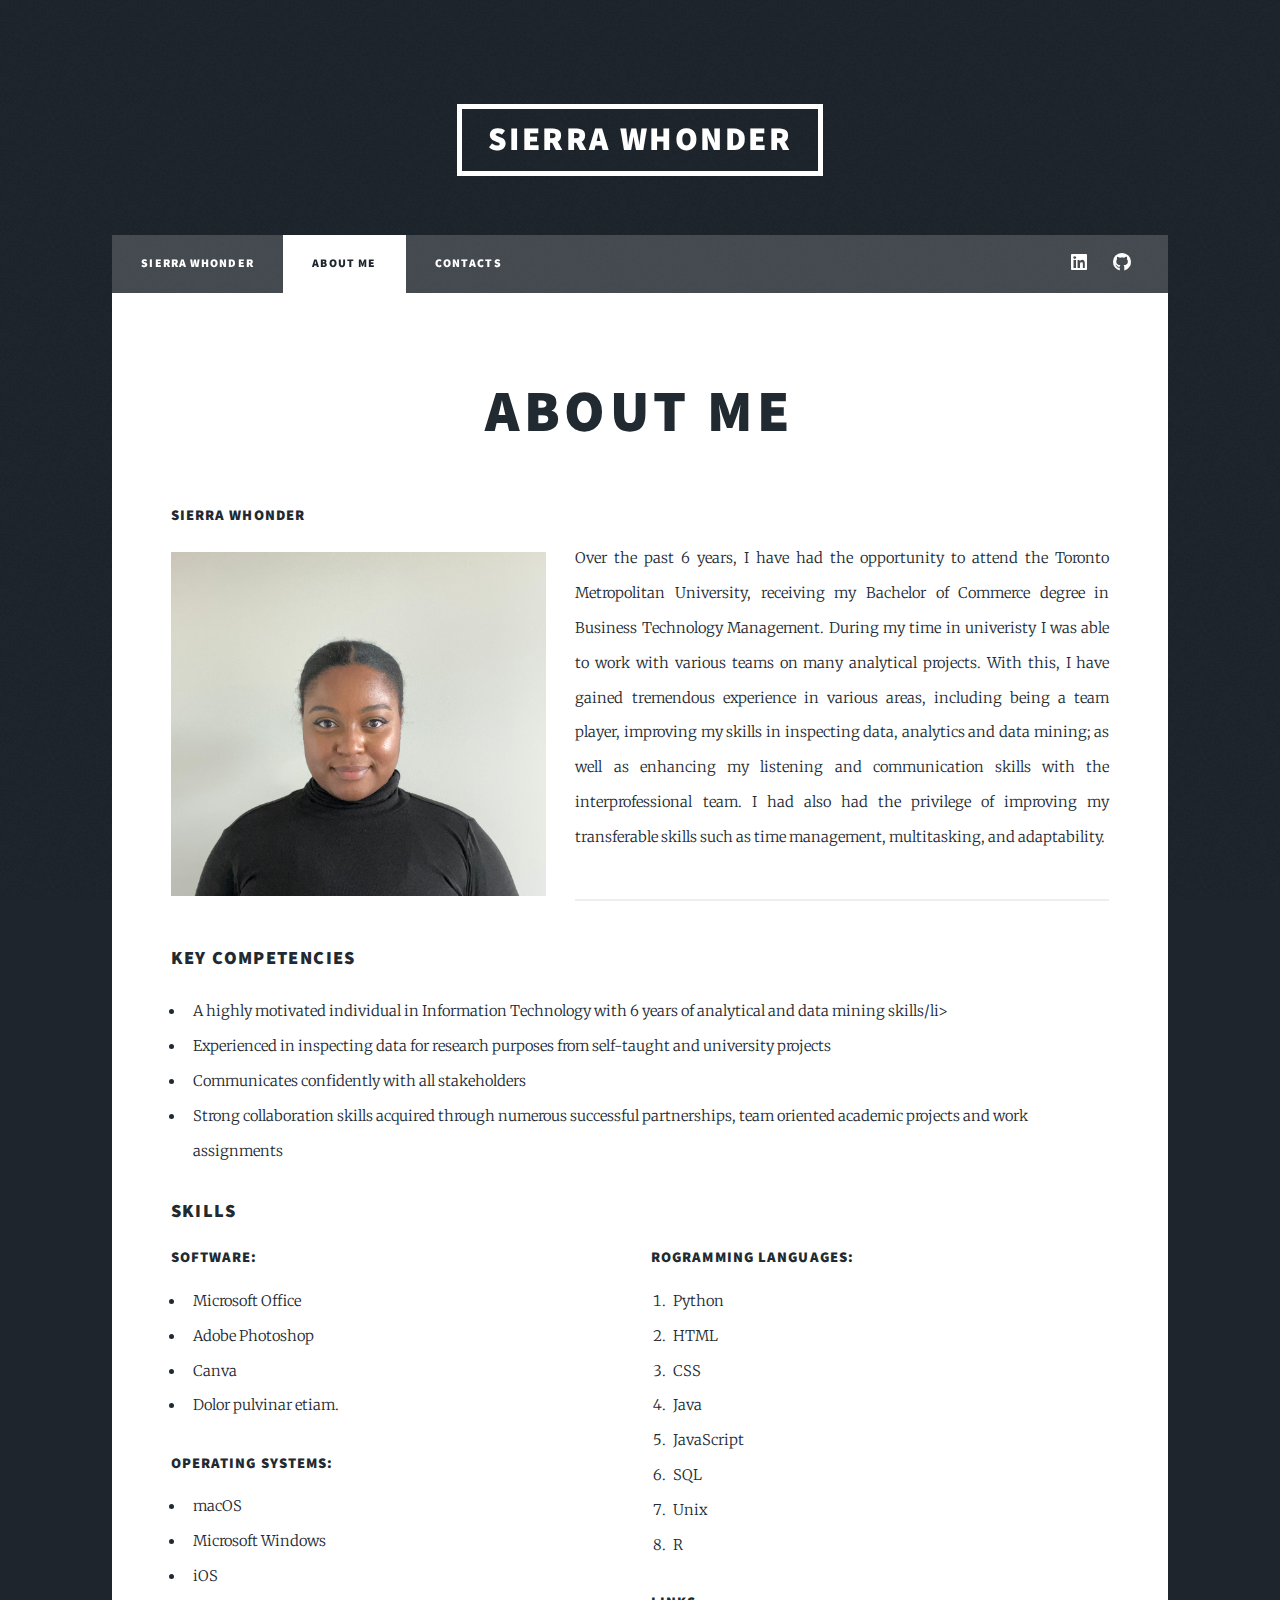
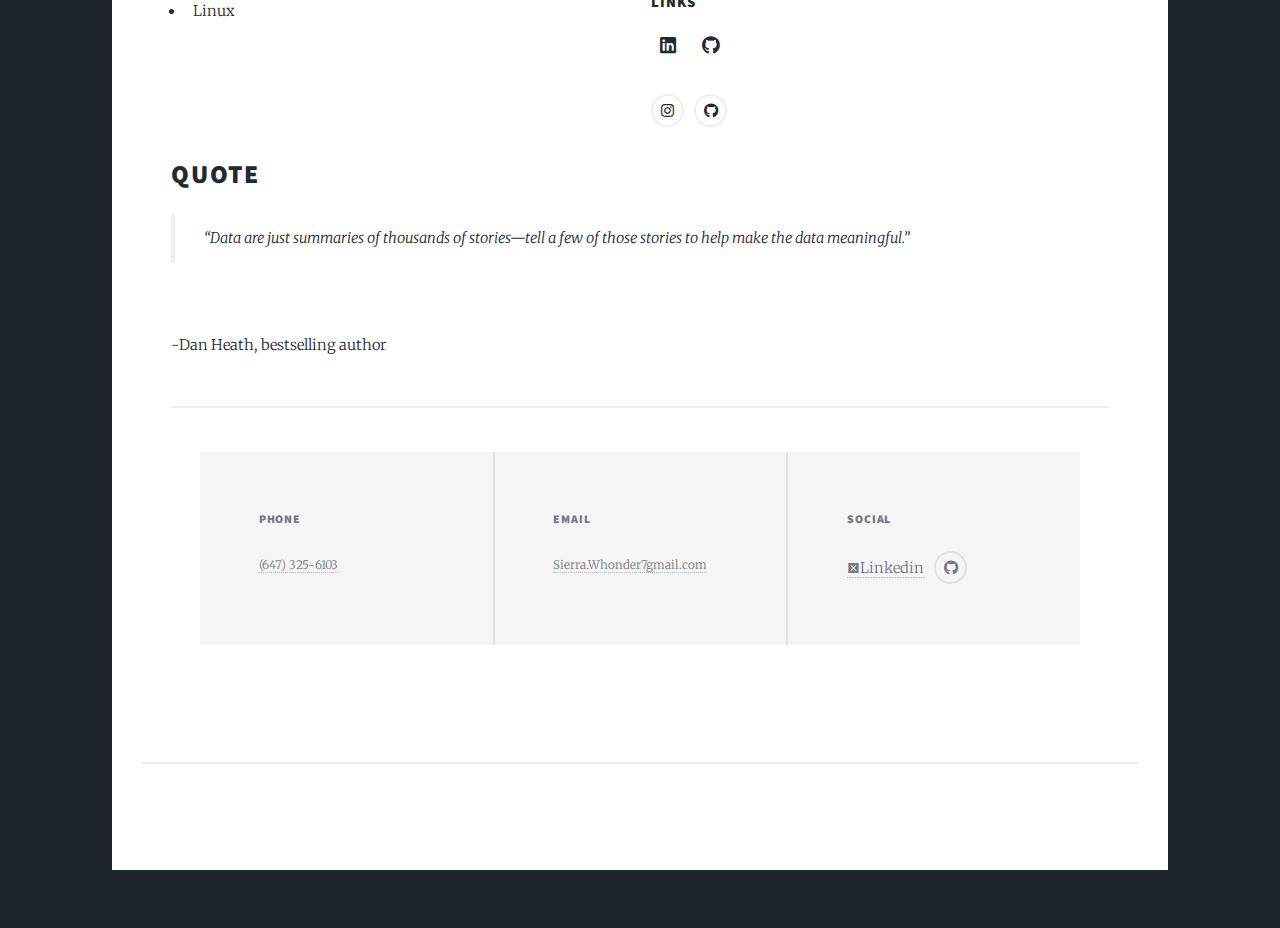
==== elements.html @ f5d3433c "Add files via upload" ====
<!DOCTYPE HTML>
<!--
	Massively by HTML5 UP
	html5up.net | @ajlkn
	Free for personal and commercial use under the CCA 3.0 license (html5up.net/license)
-->
<html>
	<head>
		<title>About Me</title>
		<meta charset="utf-8" />
		<meta name="viewport" content="width=device-width, initial-scale=1, user-scalable=no" />
		<link rel="stylesheet" href="assets/css/main.css" />
		<noscript><link rel="stylesheet" href="assets/css/noscript.css" /></noscript>
	</head>
	<body class="is-preload">

		<!-- Wrapper -->
			<div id="wrapper">

				<!-- Header -->
					<header id="header">
						<a href="index.html" class="logo">Sierra Whonder</a>
					</header>

				<!-- Nav -->
					<nav id="nav">
						<ul class="links">
							<li><a href="index.html">Sierra Whonder</a></li>
							<li class="active"><a href="elements.html">About Me</a></li>
							<li><a href="generic.html">Contacts</a></li>
							
						</ul>
						<ul class="icons">
							<li><a href="https://www.linkedin.com/in/sierra-whonder-6b5b7110a" class="icon brands fa-linkedin"><span class="label">Linkedin</span></a></li>
							<li><a href="https://github.com/sierrawho/Sierra_Whonder_Portfolio.git" class="icon brands fa-github"><span class="label">GitHub</span></a></li>
						</ul>
					</nav>

				<!-- Main -->
					<div id="main">

						<!-- Post -->
							<section class="post">
								<header class="major">
									<h1>About Me</h1>
								</header>
								<!-- Image -->
								
								<h4>Sierra Whonder</h4>
								<p><span class="image left"><img src="images/Me.jpg" alt="" /></span>Over the past 6 years, I have had the opportunity to attend the Toronto Metropolitan University, receiving my Bachelor of Commerce degree in Business Technology Management. During my time in univeristy I was able to work with various teams on many analytical projects. With this, I have gained tremendous experience in various areas, including being a team player, improving my skills in inspecting data, analytics and data mining; as well as enhancing my listening and communication skills with the interprofessional team. I had also had the privilege of improving my transferable skills such as time management, multitasking, and adaptability.</p>
								<!-- <p><span class="image right"><img src="images/pic09.jpg" alt="" /></span>Lorem ipsum dolor sit accumsan interdum nisi, quis tincidunt felis sagittis eget. tempus euismod. Vestibulum ante ipsum primis in faucibus vestibulum. Blandit adipiscing eu felis iaculis volutpat ac adipiscing accumsan eu faucibus. Integer ac pellentesque praesent tincidunt felis sagittis eget. tempus euismod. Vestibulum ante ipsum primis sagittis eget. tempus euismod. Vestibulum ante ipsum primis in faucibus vestibulum. Blandit adipiscing eu felis iaculis volutpat ac adipiscing accumsan eu faucibus. Integer ac pellentesque praesent tincidunt felis sagittis eget. tempus euismod. Vestibulum ante ipsum primis in faucibus vestibulum. Blandit adipiscing eu felis iaculis volutpat ac adipiscing accumsan eu faucibus. Integer ac pellentesque praesent. Vestibulum ante ipsum primis in faucibus magna blandit adipiscing eu felis iaculis.</p> -->

								<hr />

								<!-- Text stuff -->
									<h3>Key Competencies </h3>
											<ul>
												<li>A highly motivated individual in Information Technology with 6 years of analytical and data mining skills/li>
												<li>Experienced in inspecting data for research purposes from self-taught and university projects</li>
												<li>Communicates confidently with all stakeholders </li>
												<li>Strong collaboration skills acquired through numerous successful partnerships, team oriented academic projects and work assignments </li>
											</ul>
										
									
								<!-- Lists -->
									<h3>Skills</h3>
									<div class="row">
										<div class="col-6 col-12-small">

											<h4>Software: </h4>
											<ul>
												<li>Microsoft Office</li>
												<li>Adobe Photoshop</li>
												<li>Canva</li>
												<li>Dolor pulvinar etiam.</li>
											</ul>

											<h4>Operating Systems: </h4>
											<ul class="alt">
												<li>macOS</li>
												<li>Microsoft Windows</li>
												<li>iOS</li>
												<li>Linux</li>
											</ul>

										</div>
										<div class="col-6 col-12-small">

											<h4>rogramming Languages:</h4>
											<ol>
												<li>Python</li>
												<li>HTML</li>
												<li>CSS</li>
												<li>Java</li>
												<li>JavaScript</li>
												<li>SQL</li>
												<li>Unix</li>
												<li>R</li>
											</ol>

											<h4>Links</h4>
											<ul class="icons">
												<li><a href="#" class="icon brands fa-linkedin"><span class="label">Linkedin</span></a></li>
												<li><a href="https://github.com/sierrawho/Sierra_Whonder_Portfolio.git" class="icon brands fa-github"><span class="label">Github</span></a></li>
												
											</ul>
											<ul class="icons alt">
												<li><a href="#" class="icon brands alt fa-instagram"><span class="label">Instagram</span></a></li>
												<li><a href="https://github.com/sierrawho/Sierra_Whonder_Portfolio.git" class="icon brands alt fa-github"><span class="label">Github</span></a></li>
												
											</ul>

										</div>
									</div>
									

									<!-- <h3>Actions</h3>
									<ul class="actions">
										<li><a href="#" class="button primary">Primary</a></li>
										<li><a href="#" class="button">Default</a></li>
									</ul>
									<ul class="actions small">
										<li><a href="#" class="button primary small">Small</a></li>
										<li><a href="#" class="button small">Small</a></li>
									</ul>
									<div class="row">
										<div class="col-6 col-12-small">
											<ul class="actions stacked">
												<li><a href="#" class="button primary">Default</a></li>
												<li><a href="#" class="button">Default</a></li>
											</ul>
										</div>
										<div class="col-6 col-12-small">
											<ul class="actions stacked">
												<li><a href="#" class="button primary small">Small</a></li>
												<li><a href="#" class="button small">Small</a></li>
											</ul>
										</div>
									</div>
									<div class="row">
										<div class="col-6 col-12-small">
											<ul class="actions stacked">
												<li><a href="#" class="button primary fit">Default</a></li>
												<li><a href="#" class="button fit">Default</a></li>
											</ul>
										</div>
										<div class="col-6 col-12-small">
											<ul class="actions stacked">
												<li><a href="#" class="button primary small fit">Small</a></li>
												<li><a href="#" class="button small fit">Small</a></li>
											</ul>
										</div>
									</div> -->

									<!-- <hr /> -->

								<!-- Blockquote -->
									<h2>Quote</h2>
									<blockquote>“Data are just summaries of thousands of stories—tell a few of those stories to help make the data meaningful.” </blockquote> <br> -Dan Heath, bestselling author

									<hr />

								<!-- <br> -Dan Heath, bestselling author</blockquote>
								<!-- Buttons -->
									<!-- <h2>Buttons</h2>
									<ul class="actions">
										<li><a href="#" class="button primary">Primary</a></li>
										<li><a href="#" class="button">Default</a></li>
									</ul>
									<ul class="actions">
										<li><a href="#" class="button primary large">Large</a></li>
										<li><a href="#" class="button">Default</a></li>
										<li><a href="#" class="button small">Small</a></li>
									</ul>
									<ul class="actions fit">
										<li><a href="#" class="button primary fit">Fit</a></li>
										<li><a href="#" class="button fit">Fit</a></li>
									</ul>
									<ul class="actions fit small">
										<li><a href="#" class="button primary fit small">Fit + Small</a></li>
										<li><a href="#" class="button fit small">Fit + Small</a></li>
									</ul>
									<ul class="actions">
										<li><a href="#" class="button primary icon solid fa-search">Icon</a></li>
										<li><a href="#" class="button icon solid fa-download">Icon</a></li>
									</ul>
									<ul class="actions">
										<li><span class="button primary disabled">Primary</span></li>
										<li><span class="button disabled">Default</span></li>
									</ul>

									<hr /> -->

								<!-- Form -->
									<!-- <h2>Form</h2>

									<form method="post" action="#">
										<div class="row gtr-uniform">
											<div class="col-6 col-12-xsmall">
												<input type="text" name="demo-name" id="demo-name" value="" placeholder="Name" />
											</div>
											<div class="col-6 col-12-xsmall">
												<input type="email" name="demo-email" id="demo-email" value="" placeholder="Email" />
											</div>
											<!-- Break -->
											<!-- <div class="col-12">
												<select name="demo-category" id="demo-category">
													<option value="">- Category -</option>
													<option value="1">Manufacturing</option>
													<option value="1">Shipping</option>
													<option value="1">Administration</option>
													<option value="1">Human Resources</option>
												</select>
											</div> --> 
											<!-- Break
											<div class="col-4 col-12-small">
												<input type="radio" id="demo-priority-low" name="demo-priority" checked>
												<label for="demo-priority-low">Low</label>
											</div>
											<div class="col-4 col-12-small">
												<input type="radio" id="demo-priority-normal" name="demo-priority">
												<label for="demo-priority-normal">Normal</label>
											</div> -->
											<!-- <div class="col-4 col-12-small">
												<input type="radio" id="demo-priority-high" name="demo-priority">
												<label for="demo-priority-high">High</label>
											</div>
											<!-- Break -->
											<!-- <div class="col-6 col-12-small">
												<input type="checkbox" id="demo-copy" name="demo-copy">
												<label for="demo-copy">Email me a copy</label>
											</div>
											<div class="col-6 col-12-small">
												<input type="checkbox" id="demo-human" name="demo-human" checked>
												<label for="demo-human">I am a human</label> -->
											<!-- </div> -->
											<!-- Break -->
											<!-- <div class="col-12">
												<textarea name="demo-message" id="demo-message" placeholder="Enter your message" rows="6"></textarea>
											</div> -->
											<!-- Break -->
											<!-- <div class="col-12">
												<ul class="actions">
													<li><input type="submit" value="Send Message" class="primary" /></li>
													<li><input type="reset" value="Reset" /></li>
												</ul>
											</div>
										</div>
									</form>

									<hr /> -->

							
	

								<!-- Box
									<h2>Box</h2>
									<div class="box">
										<p>Felis sagittis eget tempus primis in faucibus vestibulum. Blandit adipiscing eu felis iaculis volutpat ac adipiscing accumsan eu faucibus. Integer ac pellentesque praesent tincidunt felis sagittis eget. tempus euismod. Magna sed etiam ante ipsum primis in faucibus vestibulum. Blandit adipiscing eu ipsum primis in faucibus vestibulum. Blandit adipiscing eu felis iaculis volutpat ac adipiscing accumsan eu faucibus lorem ipsum dolor sit amet nullam. Integer ac pellentesque praesent tincidunt felis sagittis eget. tempus euismod. Vestibulum ante ipsum primis sagittis eget. tempus euismod. Vestibulum ante ipsum primis in faucibus vestibulum. Blandit adipiscing eu felis iaculis volutpat ac adipiscing accumsan eu faucibus. Integer ac pellentesque praesent tincidunt felis sagittis eget. tempus euismod. Vestibulum ante ipsum primis in faucibus vestibulum. Blandit adipiscing eu felis iaculis volutpat ac adipiscing accumsan eu faucibus. Integer ac pellentesque praesent. Vestibulum ante ipsum primis in faucibus magna blandit adipiscing eu felis iaculis volutpat lorem ipsum dolor.</p>
									</div>

									<hr /> -->

								<!-- Preformatted Code -->
									<!-- <h2>Preformatted</h2>
									<pre><code>i = 0;

while (!deck.isInOrder()) {
    print 'Iteration ' + i;
    deck.shuffle();
    i++;
}

print 'It took ' + i + ' iterations to sort the deck.';
</code></pre>

							</section>

					</div> -->

				<!-- Footer -->
					<footer id="footer">
						<!-- <section>
							<form method="post" action="#">
								<div class="fields"> -->
									<!-- <div class="field">
										<label for="name">Name</label>
										<input type="text" name="name" id="name" />
									</div>
									<div class="field">
										<label for="email">Email</label>
										<input type="text" name="email" id="email" />
									</div>
									<div class="field">
										<label for="message">Message</label>
										<textarea name="message" id="message" rows="3"></textarea>
									</div> -->
								<!-- </div>
								<ul class="actions">
									<li><input type="submit" value="Send Message" /></li>
								</ul>
							</form>
						</section>
						<section class="split contact"> -->
							<!-- <section class="alt">
								<h3>Address</h3>
								<p>1234 Somewhere Road #87257<br /> f
								Nashville, TN 00000-0000</p>
							</section> -->
							<section>
								<h3>Phone</h3>
								<p><a href="#">(647) 325-6103</a></p>
							</section>
							<section>
								<h3>Email</h3>
								<p><a href="mailto:sierra.whonder7@gmail.com">Sierra.Whonder7gmail.com</a></p>
							</section>
							<section>
								<h3>Social</h3>
								<ul class="icons alt">
									<li><a href="https://www.linkedin.com/in/sierra-whonder-6b5b7110a" class="fa-linkedin"><span class="label">Linkedin</span></a></li>
									<li><a href="https://github.com/sierrawho/Sierra_Whonder_Portfolio.git" class="icon brands alt fa-github"><span class="label">GitHub</span></a></li>
								</ul>
							</section>
						</section>
					</footer>

				<!-- Copyright -->
					<div id="copyright">
						<ul><li>&copy; Untitled</li><li>Design: <a href="https://html5up.net">HTML5 UP</a></li></ul>
					</div>

			</div>

		<!-- Scripts -->
			<script src="assets/js/jquery.min.js"></script>
			<script src="assets/js/jquery.scrollex.min.js"></script>
			<script src="assets/js/jquery.scrolly.min.js"></script>
			<script src="assets/js/browser.min.js"></script>
			<script src="assets/js/breakpoints.min.js"></script>
			<script src="assets/js/util.js"></script>
			<script src="assets/js/main.js"></script>

	</body>
</html>
---- assets/css/main.css ----
@import url(fontawesome-all.min.css);
@import url("https://fonts.googleapis.com/css?family=Merriweather:300,700,300italic,700italic|Source+Sans+Pro:900");

/*
	Massively by HTML5 UP
	html5up.net | @ajlkn
	Free for personal and commercial use under the CCA 3.0 license (html5up.net/license)
*/

html, body, div, span, applet, object,
iframe, h1, h2, h3, h4, h5, h6, p, blockquote,
pre, a, abbr, acronym, address, big, cite,
code, del, dfn, em, img, ins, kbd, q, s, samp,
small, strike, strong, sub, sup, tt, var, b,
u, i, center, dl, dt, dd, ol, ul, li, fieldset,
form, label, legend, table, caption, tbody,
tfoot, thead, tr, th, td, article, aside,
canvas, details, embed, figure, figcaption,
footer, header, hgroup, menu, nav, output, ruby,
section, summary, time, mark, audio, video {
	margin: 0;
	padding: 0;
	border: 0;
	font-size: 100%;
	font: inherit;
	vertical-align: baseline;}

article, aside, details, figcaption, figure,
footer, header, hgroup, menu, nav, section {
	display: block;}

body {
	line-height: 1;
}

ol, ul {
	list-style: none;
}

blockquote, q {
	quotes: none;
}

	blockquote:before, blockquote:after, q:before, q:after {
		content: '';
		content: none;
	}

table {
	border-collapse: collapse;
	border-spacing: 0;
}

body {
	-webkit-text-size-adjust: none;
}

mark {
	background-color: transparent;
	color: inherit;
}

input::-moz-focus-inner {
	border: 0;
	padding: 0;
}

input, select, textarea {
	-moz-appearance: none;
	-webkit-appearance: none;
	-ms-appearance: none;
	appearance: none;
}

/* Basic */

	@-ms-viewport {
		width: device-width;
	}

	body {
		-ms-overflow-style: scrollbar;
	}

	@media screen and (max-width: 480px) {

		html, body {
			min-width: 320px;
		}

	}

	html {
		box-sizing: border-box;
	}

	*, *:before, *:after {
		box-sizing: inherit;
	}

	body {
		background-color: #1e252d;
	}

		body.is-preload *, body.is-preload *:before, body.is-preload *:after {
			-moz-animation: none !important;
			-webkit-animation: none !important;
			-ms-animation: none !important;
			animation: none !important;
			-moz-transition: none !important;
			-webkit-transition: none !important;
			-ms-transition: none !important;
			transition: none !important;
		}

/* Type */

	html {
		font-size: 16pt;
	}

		@media screen and (max-width: 1680px) {

			html {
				font-size: 12pt;
			}

		}

		@media screen and (max-width: 1280px) {

			html {
				font-size: 11pt;
			}

		}

		@media screen and (max-width: 360px) {

			html {
				font-size: 10pt;
			}

		}

	body {
		color: #212931;
	}

	body, input, select, textarea {
		font-family: "Merriweather", Georgia, serif;
		font-weight: 300;
		font-size: 1rem;
		line-height: 2.375;
	}

	a {
		-moz-transition: color 0.2s ease-in-out, background-color 0.2s ease-in-out, border-color 0.2s ease-in-out, box-shadow 0.2s ease-in-out;
		-webkit-transition: color 0.2s ease-in-out, background-color 0.2s ease-in-out, border-color 0.2s ease-in-out, box-shadow 0.2s ease-in-out;
		-ms-transition: color 0.2s ease-in-out, background-color 0.2s ease-in-out, border-color 0.2s ease-in-out, box-shadow 0.2s ease-in-out;
		transition: color 0.2s ease-in-out, background-color 0.2s ease-in-out, border-color 0.2s ease-in-out, box-shadow 0.2s ease-in-out;
		border-bottom: dotted 1px;
		text-decoration: none;
	}

		a:hover {
			border-bottom-color: transparent;
		}

	strong, b {
		font-weight: 600;
	}

	em, i {
		font-style: italic;
	}

	p {
		text-align: justify;
		margin: 0 0 2rem 0;
	}

	h1, h2, h3, h4, h5, h6 {
		font-family: "Source Sans Pro", Helvetica, sans-serif;
		font-weight: 900;
		line-height: 1.5;
		letter-spacing: 0.075em;
		text-transform: uppercase;
		margin: 0 0 1rem 0;
	}

		h1 a, h2 a, h3 a, h4 a, h5 a, h6 a {
			border-bottom: 0;
			color: inherit;
			text-decoration: none;
		}

	h1 {
		font-size: 4rem;
		line-height: 1.1;
		margin: 0 0 2rem 0;
	}

	h2 {
		font-size: 1.75rem;
		line-height: 1.3;
		margin: 0 0 1.5rem 0;
	}

	h3 {
		font-size: 1.25rem;
		margin: 0 0 1.5rem 0;
	}

	h4 {
		font-size: 1rem;
	}

	h5 {
		font-size: 0.9rem;
	}

	h6 {
		font-size: 0.8rem;
	}

	sub {
		font-size: 0.8rem;
		position: relative;
		top: 0.5rem;
	}

	sup {
		font-size: 0.8rem;
		position: relative;
		top: -0.5rem;
	}

	blockquote {
		border-left: solid 4px;
		font-style: italic;
		margin: 0 0 2rem 0;
		padding: 0.5rem 0 0.5rem 2rem;
	}

	code {
		border: solid 2px;
		font-family: "Courier New", monospace;
		font-size: 0.9rem;
		margin: 0 0.25rem;
		padding: 0.25rem 0.65rem;
	}

	pre {
		-webkit-overflow-scrolling: touch;
		font-family: "Courier New", monospace;
		font-size: 0.9rem;
		margin: 0 0 2rem 0;
	}

		pre code {
			display: block;
			line-height: 1.75;
			padding: 1rem 1.5rem;
			overflow-x: auto;
		}

	hr {
		border: 0;
		border-bottom: solid 2px;
		margin: 3rem 0;
	}

		hr.major {
			margin: 5rem 0;
		}

	.align-left {
		text-align: left;
	}

	.align-center {
		text-align: center;
	}

	.align-right {
		text-align: right;
	}

	input, select, textarea {
		color: #212931;
	}

	a {
		color: #212931;
		border-bottom-color: rgba(33, 41, 49, 0.5);
	}

		a:hover {
			border-bottom-color: transparent;
			color: #18bfef !important;
		}

	strong, b {
		color: #212931;
	}

	h1, h2, h3, h4, h5, h6 {
		color: #212931;
	}

	blockquote {
		border-left-color: #eeeeee;
	}

	code {
		background: rgba(220, 220, 220, 0.25);
		border-color: #eeeeee;
	}

	hr {
		border-bottom-color: #eeeeee;
	}

/* Row */

	.row {
		display: flex;
		flex-wrap: wrap;
		box-sizing: border-box;
		align-items: stretch;
	}

		.row > * {
			box-sizing: border-box;
		}

		.row.gtr-uniform > * > :last-child {
			margin-bottom: 0;
		}

		.row.aln-left {
			justify-content: flex-start;
		}

		.row.aln-center {
			justify-content: center;
		}

		.row.aln-right {
			justify-content: flex-end;
		}

		.row.aln-top {
			align-items: flex-start;
		}

		.row.aln-middle {
			align-items: center;
		}

		.row.aln-bottom {
			align-items: flex-end;
		}

		.row > .imp {
			order: -1;
		}

		.row > .col-1 {
			width: 8.33333%;
		}

		.row > .off-1 {
			margin-left: 8.33333%;
		}

		.row > .col-2 {
			width: 16.66667%;
		}

		.row > .off-2 {
			margin-left: 16.66667%;
		}

		.row > .col-3 {
			width: 25%;
		}

		.row > .off-3 {
			margin-left: 25%;
		}

		.row > .col-4 {
			width: 33.33333%;
		}

		.row > .off-4 {
			margin-left: 33.33333%;
		}

		.row > .col-5 {
			width: 41.66667%;
		}

		.row > .off-5 {
			margin-left: 41.66667%;
		}

		.row > .col-6 {
			width: 50%;
		}

		.row > .off-6 {
			margin-left: 50%;
		}

		.row > .col-7 {
			width: 58.33333%;
		}

		.row > .off-7 {
			margin-left: 58.33333%;
		}

		.row > .col-8 {
			width: 66.66667%;
		}

		.row > .off-8 {
			margin-left: 66.66667%;
		}

		.row > .col-9 {
			width: 75%;
		}

		.row > .off-9 {
			margin-left: 75%;
		}

		.row > .col-10 {
			width: 83.33333%;
		}

		.row > .off-10 {
			margin-left: 83.33333%;
		}

		.row > .col-11 {
			width: 91.66667%;
		}

		.row > .off-11 {
			margin-left: 91.66667%;
		}

		.row > .col-12 {
			width: 100%;
		}

		.row > .off-12 {
			margin-left: 100%;
		}

		.row.gtr-0 {
			margin-top: 0;
			margin-left: 0rem;
		}

			.row.gtr-0 > * {
				padding: 0 0 0 0rem;
			}

			.row.gtr-0.gtr-uniform {
				margin-top: 0rem;
			}

				.row.gtr-0.gtr-uniform > * {
					padding-top: 0rem;
				}

		.row.gtr-25 {
			margin-top: 0;
			margin-left: -0.375rem;
		}

			.row.gtr-25 > * {
				padding: 0 0 0 0.375rem;
			}

			.row.gtr-25.gtr-uniform {
				margin-top: -0.375rem;
			}

				.row.gtr-25.gtr-uniform > * {
					padding-top: 0.375rem;
				}

		.row.gtr-50 {
			margin-top: 0;
			margin-left: -0.75rem;
		}

			.row.gtr-50 > * {
				padding: 0 0 0 0.75rem;
			}

			.row.gtr-50.gtr-uniform {
				margin-top: -0.75rem;
			}

				.row.gtr-50.gtr-uniform > * {
					padding-top: 0.75rem;
				}

		.row {
			margin-top: 0;
			margin-left: -1.5rem;
		}

			.row > * {
				padding: 0 0 0 1.5rem;
			}

			.row.gtr-uniform {
				margin-top: -1.5rem;
			}

				.row.gtr-uniform > * {
					padding-top: 1.5rem;
				}

		.row.gtr-150 {
			margin-top: 0;
			margin-left: -2.25rem;
		}

			.row.gtr-150 > * {
				padding: 0 0 0 2.25rem;
			}

			.row.gtr-150.gtr-uniform {
				margin-top: -2.25rem;
			}

				.row.gtr-150.gtr-uniform > * {
					padding-top: 2.25rem;
				}

		.row.gtr-200 {
			margin-top: 0;
			margin-left: -3rem;
		}

			.row.gtr-200 > * {
				padding: 0 0 0 3rem;
			}

			.row.gtr-200.gtr-uniform {
				margin-top: -3rem;
			}

				.row.gtr-200.gtr-uniform > * {
					padding-top: 3rem;
				}

		@media screen and (max-width: 1680px) {

			.row {
				display: flex;
				flex-wrap: wrap;
				box-sizing: border-box;
				align-items: stretch;
			}

				.row > * {
					box-sizing: border-box;
				}

				.row.gtr-uniform > * > :last-child {
					margin-bottom: 0;
				}

				.row.aln-left {
					justify-content: flex-start;
				}

				.row.aln-center {
					justify-content: center;
				}

				.row.aln-right {
					justify-content: flex-end;
				}

				.row.aln-top {
					align-items: flex-start;
				}

				.row.aln-middle {
					align-items: center;
				}

				.row.aln-bottom {
					align-items: flex-end;
				}

				.row > .imp-xlarge {
					order: -1;
				}

				.row > .col-1-xlarge {
					width: 8.33333%;
				}

				.row > .off-1-xlarge {
					margin-left: 8.33333%;
				}

				.row > .col-2-xlarge {
					width: 16.66667%;
				}

				.row > .off-2-xlarge {
					margin-left: 16.66667%;
				}

				.row > .col-3-xlarge {
					width: 25%;
				}

				.row > .off-3-xlarge {
					margin-left: 25%;
				}

				.row > .col-4-xlarge {
					width: 33.33333%;
				}

				.row > .off-4-xlarge {
					margin-left: 33.33333%;
				}

				.row > .col-5-xlarge {
					width: 41.66667%;
				}

				.row > .off-5-xlarge {
					margin-left: 41.66667%;
				}

				.row > .col-6-xlarge {
					width: 50%;
				}

				.row > .off-6-xlarge {
					margin-left: 50%;
				}

				.row > .col-7-xlarge {
					width: 58.33333%;
				}

				.row > .off-7-xlarge {
					margin-left: 58.33333%;
				}

				.row > .col-8-xlarge {
					width: 66.66667%;
				}

				.row > .off-8-xlarge {
					margin-left: 66.66667%;
				}

				.row > .col-9-xlarge {
					width: 75%;
				}

				.row > .off-9-xlarge {
					margin-left: 75%;
				}

				.row > .col-10-xlarge {
					width: 83.33333%;
				}

				.row > .off-10-xlarge {
					margin-left: 83.33333%;
				}

				.row > .col-11-xlarge {
					width: 91.66667%;
				}

				.row > .off-11-xlarge {
					margin-left: 91.66667%;
				}

				.row > .col-12-xlarge {
					width: 100%;
				}

				.row > .off-12-xlarge {
					margin-left: 100%;
				}

				.row.gtr-0 {
					margin-top: 0;
					margin-left: 0rem;
				}

					.row.gtr-0 > * {
						padding: 0 0 0 0rem;
					}

					.row.gtr-0.gtr-uniform {
						margin-top: 0rem;
					}

						.row.gtr-0.gtr-uniform > * {
							padding-top: 0rem;
						}

				.row.gtr-25 {
					margin-top: 0;
					margin-left: -0.375rem;
				}

					.row.gtr-25 > * {
						padding: 0 0 0 0.375rem;
					}

					.row.gtr-25.gtr-uniform {
						margin-top: -0.375rem;
					}

						.row.gtr-25.gtr-uniform > * {
							padding-top: 0.375rem;
						}

				.row.gtr-50 {
					margin-top: 0;
					margin-left: -0.75rem;
				}

					.row.gtr-50 > * {
						padding: 0 0 0 0.75rem;
					}

					.row.gtr-50.gtr-uniform {
						margin-top: -0.75rem;
					}

						.row.gtr-50.gtr-uniform > * {
							padding-top: 0.75rem;
						}

				.row {
					margin-top: 0;
					margin-left: -1.5rem;
				}

					.row > * {
						padding: 0 0 0 1.5rem;
					}

					.row.gtr-uniform {
						margin-top: -1.5rem;
					}

						.row.gtr-uniform > * {
							padding-top: 1.5rem;
						}

				.row.gtr-150 {
					margin-top: 0;
					margin-left: -2.25rem;
				}

					.row.gtr-150 > * {
						padding: 0 0 0 2.25rem;
					}

					.row.gtr-150.gtr-uniform {
						margin-top: -2.25rem;
					}

						.row.gtr-150.gtr-uniform > * {
							padding-top: 2.25rem;
						}

				.row.gtr-200 {
					margin-top: 0;
					margin-left: -3rem;
				}

					.row.gtr-200 > * {
						padding: 0 0 0 3rem;
					}

					.row.gtr-200.gtr-uniform {
						margin-top: -3rem;
					}

						.row.gtr-200.gtr-uniform > * {
							padding-top: 3rem;
						}

		}

		@media screen and (max-width: 1280px) {

			.row {
				display: flex;
				flex-wrap: wrap;
				box-sizing: border-box;
				align-items: stretch;
			}

				.row > * {
					box-sizing: border-box;
				}

				.row.gtr-uniform > * > :last-child {
					margin-bottom: 0;
				}

				.row.aln-left {
					justify-content: flex-start;
				}

				.row.aln-center {
					justify-content: center;
				}

				.row.aln-right {
					justify-content: flex-end;
				}

				.row.aln-top {
					align-items: flex-start;
				}

				.row.aln-middle {
					align-items: center;
				}

				.row.aln-bottom {
					align-items: flex-end;
				}

				.row > .imp-large {
					order: -1;
				}

				.row > .col-1-large {
					width: 8.33333%;
				}

				.row > .off-1-large {
					margin-left: 8.33333%;
				}

				.row > .col-2-large {
					width: 16.66667%;
				}

				.row > .off-2-large {
					margin-left: 16.66667%;
				}

				.row > .col-3-large {
					width: 25%;
				}

				.row > .off-3-large {
					margin-left: 25%;
				}

				.row > .col-4-large {
					width: 33.33333%;
				}

				.row > .off-4-large {
					margin-left: 33.33333%;
				}

				.row > .col-5-large {
					width: 41.66667%;
				}

				.row > .off-5-large {
					margin-left: 41.66667%;
				}

				.row > .col-6-large {
					width: 50%;
				}

				.row > .off-6-large {
					margin-left: 50%;
				}

				.row > .col-7-large {
					width: 58.33333%;
				}

				.row > .off-7-large {
					margin-left: 58.33333%;
				}

				.row > .col-8-large {
					width: 66.66667%;
				}

				.row > .off-8-large {
					margin-left: 66.66667%;
				}

				.row > .col-9-large {
					width: 75%;
				}

				.row > .off-9-large {
					margin-left: 75%;
				}

				.row > .col-10-large {
					width: 83.33333%;
				}

				.row > .off-10-large {
					margin-left: 83.33333%;
				}

				.row > .col-11-large {
					width: 91.66667%;
				}

				.row > .off-11-large {
					margin-left: 91.66667%;
				}

				.row > .col-12-large {
					width: 100%;
				}

				.row > .off-12-large {
					margin-left: 100%;
				}

				.row.gtr-0 {
					margin-top: 0;
					margin-left: 0rem;
				}

					.row.gtr-0 > * {
						padding: 0 0 0 0rem;
					}

					.row.gtr-0.gtr-uniform {
						margin-top: 0rem;
					}

						.row.gtr-0.gtr-uniform > * {
							padding-top: 0rem;
						}

				.row.gtr-25 {
					margin-top: 0;
					margin-left: -0.375rem;
				}

					.row.gtr-25 > * {
						padding: 0 0 0 0.375rem;
					}

					.row.gtr-25.gtr-uniform {
						margin-top: -0.375rem;
					}

						.row.gtr-25.gtr-uniform > * {
							padding-top: 0.375rem;
						}

				.row.gtr-50 {
					margin-top: 0;
					margin-left: -0.75rem;
				}

					.row.gtr-50 > * {
						padding: 0 0 0 0.75rem;
					}

					.row.gtr-50.gtr-uniform {
						margin-top: -0.75rem;
					}

						.row.gtr-50.gtr-uniform > * {
							padding-top: 0.75rem;
						}

				.row {
					margin-top: 0;
					margin-left: -1.5rem;
				}

					.row > * {
						padding: 0 0 0 1.5rem;
					}

					.row.gtr-uniform {
						margin-top: -1.5rem;
					}

						.row.gtr-uniform > * {
							padding-top: 1.5rem;
						}

				.row.gtr-150 {
					margin-top: 0;
					margin-left: -2.25rem;
				}

					.row.gtr-150 > * {
						padding: 0 0 0 2.25rem;
					}

					.row.gtr-150.gtr-uniform {
						margin-top: -2.25rem;
					}

						.row.gtr-150.gtr-uniform > * {
							padding-top: 2.25rem;
						}

				.row.gtr-200 {
					margin-top: 0;
					margin-left: -3rem;
				}

					.row.gtr-200 > * {
						padding: 0 0 0 3rem;
					}

					.row.gtr-200.gtr-uniform {
						margin-top: -3rem;
					}

						.row.gtr-200.gtr-uniform > * {
							padding-top: 3rem;
						}

		}

		@media screen and (max-width: 980px) {

			.row {
				display: flex;
				flex-wrap: wrap;
				box-sizing: border-box;
				align-items: stretch;
			}

				.row > * {
					box-sizing: border-box;
				}

				.row.gtr-uniform > * > :last-child {
					margin-bottom: 0;
				}

				.row.aln-left {
					justify-content: flex-start;
				}

				.row.aln-center {
					justify-content: center;
				}

				.row.aln-right {
					justify-content: flex-end;
				}

				.row.aln-top {
					align-items: flex-start;
				}

				.row.aln-middle {
					align-items: center;
				}

				.row.aln-bottom {
					align-items: flex-end;
				}

				.row > .imp-medium {
					order: -1;
				}

				.row > .col-1-medium {
					width: 8.33333%;
				}

				.row > .off-1-medium {
					margin-left: 8.33333%;
				}

				.row > .col-2-medium {
					width: 16.66667%;
				}

				.row > .off-2-medium {
					margin-left: 16.66667%;
				}

				.row > .col-3-medium {
					width: 25%;
				}

				.row > .off-3-medium {
					margin-left: 25%;
				}

				.row > .col-4-medium {
					width: 33.33333%;
				}

				.row > .off-4-medium {
					margin-left: 33.33333%;
				}

				.row > .col-5-medium {
					width: 41.66667%;
				}

				.row > .off-5-medium {
					margin-left: 41.66667%;
				}

				.row > .col-6-medium {
					width: 50%;
				}

				.row > .off-6-medium {
					margin-left: 50%;
				}

				.row > .col-7-medium {
					width: 58.33333%;
				}

				.row > .off-7-medium {
					margin-left: 58.33333%;
				}

				.row > .col-8-medium {
					width: 66.66667%;
				}

				.row > .off-8-medium {
					margin-left: 66.66667%;
				}

				.row > .col-9-medium {
					width: 75%;
				}

				.row > .off-9-medium {
					margin-left: 75%;
				}

				.row > .col-10-medium {
					width: 83.33333%;
				}

				.row > .off-10-medium {
					margin-left: 83.33333%;
				}

				.row > .col-11-medium {
					width: 91.66667%;
				}

				.row > .off-11-medium {
					margin-left: 91.66667%;
				}

				.row > .col-12-medium {
					width: 100%;
				}

				.row > .off-12-medium {
					margin-left: 100%;
				}

				.row.gtr-0 {
					margin-top: 0;
					margin-left: 0rem;
				}

					.row.gtr-0 > * {
						padding: 0 0 0 0rem;
					}

					.row.gtr-0.gtr-uniform {
						margin-top: 0rem;
					}

						.row.gtr-0.gtr-uniform > * {
							padding-top: 0rem;
						}

				.row.gtr-25 {
					margin-top: 0;
					margin-left: -0.375rem;
				}

					.row.gtr-25 > * {
						padding: 0 0 0 0.375rem;
					}

					.row.gtr-25.gtr-uniform {
						margin-top: -0.375rem;
					}

						.row.gtr-25.gtr-uniform > * {
							padding-top: 0.375rem;
						}

				.row.gtr-50 {
					margin-top: 0;
					margin-left: -0.75rem;
				}

					.row.gtr-50 > * {
						padding: 0 0 0 0.75rem;
					}

					.row.gtr-50.gtr-uniform {
						margin-top: -0.75rem;
					}

						.row.gtr-50.gtr-uniform > * {
							padding-top: 0.75rem;
						}

				.row {
					margin-top: 0;
					margin-left: -1.5rem;
				}

					.row > * {
						padding: 0 0 0 1.5rem;
					}

					.row.gtr-uniform {
						margin-top: -1.5rem;
					}

						.row.gtr-uniform > * {
							padding-top: 1.5rem;
						}

				.row.gtr-150 {
					margin-top: 0;
					margin-left: -2.25rem;
				}

					.row.gtr-150 > * {
						padding: 0 0 0 2.25rem;
					}

					.row.gtr-150.gtr-uniform {
						margin-top: -2.25rem;
					}

						.row.gtr-150.gtr-uniform > * {
							padding-top: 2.25rem;
						}

				.row.gtr-200 {
					margin-top: 0;
					margin-left: -3rem;
				}

					.row.gtr-200 > * {
						padding: 0 0 0 3rem;
					}

					.row.gtr-200.gtr-uniform {
						margin-top: -3rem;
					}

						.row.gtr-200.gtr-uniform > * {
							padding-top: 3rem;
						}

		}

		@media screen and (max-width: 736px) {

			.row {
				display: flex;
				flex-wrap: wrap;
				box-sizing: border-box;
				align-items: stretch;
			}

				.row > * {
					box-sizing: border-box;
				}

				.row.gtr-uniform > * > :last-child {
					margin-bottom: 0;
				}

				.row.aln-left {
					justify-content: flex-start;
				}

				.row.aln-center {
					justify-content: center;
				}

				.row.aln-right {
					justify-content: flex-end;
				}

				.row.aln-top {
					align-items: flex-start;
				}

				.row.aln-middle {
					align-items: center;
				}

				.row.aln-bottom {
					align-items: flex-end;
				}

				.row > .imp-small {
					order: -1;
				}

				.row > .col-1-small {
					width: 8.33333%;
				}

				.row > .off-1-small {
					margin-left: 8.33333%;
				}

				.row > .col-2-small {
					width: 16.66667%;
				}

				.row > .off-2-small {
					margin-left: 16.66667%;
				}

				.row > .col-3-small {
					width: 25%;
				}

				.row > .off-3-small {
					margin-left: 25%;
				}

				.row > .col-4-small {
					width: 33.33333%;
				}

				.row > .off-4-small {
					margin-left: 33.33333%;
				}

				.row > .col-5-small {
					width: 41.66667%;
				}

				.row > .off-5-small {
					margin-left: 41.66667%;
				}

				.row > .col-6-small {
					width: 50%;
				}

				.row > .off-6-small {
					margin-left: 50%;
				}

				.row > .col-7-small {
					width: 58.33333%;
				}

				.row > .off-7-small {
					margin-left: 58.33333%;
				}

				.row > .col-8-small {
					width: 66.66667%;
				}

				.row > .off-8-small {
					margin-left: 66.66667%;
				}

				.row > .col-9-small {
					width: 75%;
				}

				.row > .off-9-small {
					margin-left: 75%;
				}

				.row > .col-10-small {
					width: 83.33333%;
				}

				.row > .off-10-small {
					margin-left: 83.33333%;
				}

				.row > .col-11-small {
					width: 91.66667%;
				}

				.row > .off-11-small {
					margin-left: 91.66667%;
				}

				.row > .col-12-small {
					width: 100%;
				}

				.row > .off-12-small {
					margin-left: 100%;
				}

				.row.gtr-0 {
					margin-top: 0;
					margin-left: 0rem;
				}

					.row.gtr-0 > * {
						padding: 0 0 0 0rem;
					}

					.row.gtr-0.gtr-uniform {
						margin-top: 0rem;
					}

						.row.gtr-0.gtr-uniform > * {
							padding-top: 0rem;
						}

				.row.gtr-25 {
					margin-top: 0;
					margin-left: -0.375rem;
				}

					.row.gtr-25 > * {
						padding: 0 0 0 0.375rem;
					}

					.row.gtr-25.gtr-uniform {
						margin-top: -0.375rem;
					}

						.row.gtr-25.gtr-uniform > * {
							padding-top: 0.375rem;
						}

				.row.gtr-50 {
					margin-top: 0;
					margin-left: -0.75rem;
				}

					.row.gtr-50 > * {
						padding: 0 0 0 0.75rem;
					}

					.row.gtr-50.gtr-uniform {
						margin-top: -0.75rem;
					}

						.row.gtr-50.gtr-uniform > * {
							padding-top: 0.75rem;
						}

				.row {
					margin-top: 0;
					margin-left: -1.5rem;
				}

					.row > * {
						padding: 0 0 0 1.5rem;
					}

					.row.gtr-uniform {
						margin-top: -1.5rem;
					}

						.row.gtr-uniform > * {
							padding-top: 1.5rem;
						}

				.row.gtr-150 {
					margin-top: 0;
					margin-left: -2.25rem;
				}

					.row.gtr-150 > * {
						padding: 0 0 0 2.25rem;
					}

					.row.gtr-150.gtr-uniform {
						margin-top: -2.25rem;
					}

						.row.gtr-150.gtr-uniform > * {
							padding-top: 2.25rem;
						}

				.row.gtr-200 {
					margin-top: 0;
					margin-left: -3rem;
				}

					.row.gtr-200 > * {
						padding: 0 0 0 3rem;
					}

					.row.gtr-200.gtr-uniform {
						margin-top: -3rem;
					}

						.row.gtr-200.gtr-uniform > * {
							padding-top: 3rem;
						}

		}

		@media screen and (max-width: 480px) {

			.row {
				display: flex;
				flex-wrap: wrap;
				box-sizing: border-box;
				align-items: stretch;
			}

				.row > * {
					box-sizing: border-box;
				}

				.row.gtr-uniform > * > :last-child {
					margin-bottom: 0;
				}

				.row.aln-left {
					justify-content: flex-start;
				}

				.row.aln-center {
					justify-content: center;
				}

				.row.aln-right {
					justify-content: flex-end;
				}

				.row.aln-top {
					align-items: flex-start;
				}

				.row.aln-middle {
					align-items: center;
				}

				.row.aln-bottom {
					align-items: flex-end;
				}

				.row > .imp-xsmall {
					order: -1;
				}

				.row > .col-1-xsmall {
					width: 8.33333%;
				}

				.row > .off-1-xsmall {
					margin-left: 8.33333%;
				}

				.row > .col-2-xsmall {
					width: 16.66667%;
				}

				.row > .off-2-xsmall {
					margin-left: 16.66667%;
				}

				.row > .col-3-xsmall {
					width: 25%;
				}

				.row > .off-3-xsmall {
					margin-left: 25%;
				}

				.row > .col-4-xsmall {
					width: 33.33333%;
				}

				.row > .off-4-xsmall {
					margin-left: 33.33333%;
				}

				.row > .col-5-xsmall {
					width: 41.66667%;
				}

				.row > .off-5-xsmall {
					margin-left: 41.66667%;
				}

				.row > .col-6-xsmall {
					width: 50%;
				}

				.row > .off-6-xsmall {
					margin-left: 50%;
				}

				.row > .col-7-xsmall {
					width: 58.33333%;
				}

				.row > .off-7-xsmall {
					margin-left: 58.33333%;
				}

				.row > .col-8-xsmall {
					width: 66.66667%;
				}

				.row > .off-8-xsmall {
					margin-left: 66.66667%;
				}

				.row > .col-9-xsmall {
					width: 75%;
				}

				.row > .off-9-xsmall {
					margin-left: 75%;
				}

				.row > .col-10-xsmall {
					width: 83.33333%;
				}

				.row > .off-10-xsmall {
					margin-left: 83.33333%;
				}

				.row > .col-11-xsmall {
					width: 91.66667%;
				}

				.row > .off-11-xsmall {
					margin-left: 91.66667%;
				}

				.row > .col-12-xsmall {
					width: 100%;
				}

				.row > .off-12-xsmall {
					margin-left: 100%;
				}

				.row.gtr-0 {
					margin-top: 0;
					margin-left: 0rem;
				}

					.row.gtr-0 > * {
						padding: 0 0 0 0rem;
					}

					.row.gtr-0.gtr-uniform {
						margin-top: 0rem;
					}

						.row.gtr-0.gtr-uniform > * {
							padding-top: 0rem;
						}

				.row.gtr-25 {
					margin-top: 0;
					margin-left: -0.375rem;
				}

					.row.gtr-25 > * {
						padding: 0 0 0 0.375rem;
					}

					.row.gtr-25.gtr-uniform {
						margin-top: -0.375rem;
					}

						.row.gtr-25.gtr-uniform > * {
							padding-top: 0.375rem;
						}

				.row.gtr-50 {
					margin-top: 0;
					margin-left: -0.75rem;
				}

					.row.gtr-50 > * {
						padding: 0 0 0 0.75rem;
					}

					.row.gtr-50.gtr-uniform {
						margin-top: -0.75rem;
					}

						.row.gtr-50.gtr-uniform > * {
							padding-top: 0.75rem;
						}

				.row {
					margin-top: 0;
					margin-left: -1.5rem;
				}

					.row > * {
						padding: 0 0 0 1.5rem;
					}

					.row.gtr-uniform {
						margin-top: -1.5rem;
					}

						.row.gtr-uniform > * {
							padding-top: 1.5rem;
						}

				.row.gtr-150 {
					margin-top: 0;
					margin-left: -2.25rem;
				}

					.row.gtr-150 > * {
						padding: 0 0 0 2.25rem;
					}

					.row.gtr-150.gtr-uniform {
						margin-top: -2.25rem;
					}

						.row.gtr-150.gtr-uniform > * {
							padding-top: 2.25rem;
						}

				.row.gtr-200 {
					margin-top: 0;
					margin-left: -3rem;
				}

					.row.gtr-200 > * {
						padding: 0 0 0 3rem;
					}

					.row.gtr-200.gtr-uniform {
						margin-top: -3rem;
					}

						.row.gtr-200.gtr-uniform > * {
							padding-top: 3rem;
						}

		}

		@media screen and (max-width: 360px) {

			.row {
				display: flex;
				flex-wrap: wrap;
				box-sizing: border-box;
				align-items: stretch;
			}

				.row > * {
					box-sizing: border-box;
				}

				.row.gtr-uniform > * > :last-child {
					margin-bottom: 0;
				}

				.row.aln-left {
					justify-content: flex-start;
				}

				.row.aln-center {
					justify-content: center;
				}

				.row.aln-right {
					justify-content: flex-end;
				}

				.row.aln-top {
					align-items: flex-start;
				}

				.row.aln-middle {
					align-items: center;
				}

				.row.aln-bottom {
					align-items: flex-end;
				}

				.row > .imp-xxsmall {
					order: -1;
				}

				.row > .col-1-xxsmall {
					width: 8.33333%;
				}

				.row > .off-1-xxsmall {
					margin-left: 8.33333%;
				}

				.row > .col-2-xxsmall {
					width: 16.66667%;
				}

				.row > .off-2-xxsmall {
					margin-left: 16.66667%;
				}

				.row > .col-3-xxsmall {
					width: 25%;
				}

				.row > .off-3-xxsmall {
					margin-left: 25%;
				}

				.row > .col-4-xxsmall {
					width: 33.33333%;
				}

				.row > .off-4-xxsmall {
					margin-left: 33.33333%;
				}

				.row > .col-5-xxsmall {
					width: 41.66667%;
				}

				.row > .off-5-xxsmall {
					margin-left: 41.66667%;
				}

				.row > .col-6-xxsmall {
					width: 50%;
				}

				.row > .off-6-xxsmall {
					margin-left: 50%;
				}

				.row > .col-7-xxsmall {
					width: 58.33333%;
				}

				.row > .off-7-xxsmall {
					margin-left: 58.33333%;
				}

				.row > .col-8-xxsmall {
					width: 66.66667%;
				}

				.row > .off-8-xxsmall {
					margin-left: 66.66667%;
				}

				.row > .col-9-xxsmall {
					width: 75%;
				}

				.row > .off-9-xxsmall {
					margin-left: 75%;
				}

				.row > .col-10-xxsmall {
					width: 83.33333%;
				}

				.row > .off-10-xxsmall {
					margin-left: 83.33333%;
				}

				.row > .col-11-xxsmall {
					width: 91.66667%;
				}

				.row > .off-11-xxsmall {
					margin-left: 91.66667%;
				}

				.row > .col-12-xxsmall {
					width: 100%;
				}

				.row > .off-12-xxsmall {
					margin-left: 100%;
				}

				.row.gtr-0 {
					margin-top: 0;
					margin-left: 0rem;
				}

					.row.gtr-0 > * {
						padding: 0 0 0 0rem;
					}

					.row.gtr-0.gtr-uniform {
						margin-top: 0rem;
					}

						.row.gtr-0.gtr-uniform > * {
							padding-top: 0rem;
						}

				.row.gtr-25 {
					margin-top: 0;
					margin-left: -0.375rem;
				}

					.row.gtr-25 > * {
						padding: 0 0 0 0.375rem;
					}

					.row.gtr-25.gtr-uniform {
						margin-top: -0.375rem;
					}

						.row.gtr-25.gtr-uniform > * {
							padding-top: 0.375rem;
						}

				.row.gtr-50 {
					margin-top: 0;
					margin-left: -0.75rem;
				}

					.row.gtr-50 > * {
						padding: 0 0 0 0.75rem;
					}

					.row.gtr-50.gtr-uniform {
						margin-top: -0.75rem;
					}

						.row.gtr-50.gtr-uniform > * {
							padding-top: 0.75rem;
						}

				.row {
					margin-top: 0;
					margin-left: -1.5rem;
				}

					.row > * {
						padding: 0 0 0 1.5rem;
					}

					.row.gtr-uniform {
						margin-top: -1.5rem;
					}

						.row.gtr-uniform > * {
							padding-top: 1.5rem;
						}

				.row.gtr-150 {
					margin-top: 0;
					margin-left: -2.25rem;
				}

					.row.gtr-150 > * {
						padding: 0 0 0 2.25rem;
					}

					.row.gtr-150.gtr-uniform {
						margin-top: -2.25rem;
					}

						.row.gtr-150.gtr-uniform > * {
							padding-top: 2.25rem;
						}

				.row.gtr-200 {
					margin-top: 0;
					margin-left: -3rem;
				}

					.row.gtr-200 > * {
						padding: 0 0 0 3rem;
					}

					.row.gtr-200.gtr-uniform {
						margin-top: -3rem;
					}

						.row.gtr-200.gtr-uniform > * {
							padding-top: 3rem;
						}

		}

/* Box */

	.box {
		border: solid 2px;
		margin-bottom: 2rem;
		padding: 1.5rem;
	}

		.box > :last-child,
		.box > :last-child > :last-child,
		.box > :last-child > :last-child > :last-child {
			margin-bottom: 0;
		}

		.box.alt {
			border: 0;
			border-radius: 0;
			padding: 0;
		}

	.box {
		border-color: #eeeeee;
	}

/* Button */

	input[type="submit"],
	input[type="reset"],
	input[type="button"],
	button,
	.button {
		-moz-appearance: none;
		-webkit-appearance: none;
		-ms-appearance: none;
		appearance: none;
		-moz-transition: background-color 0.2s ease-in-out, box-shadow 0.2s ease-in-out, color 0.2s ease-in-out;
		-webkit-transition: background-color 0.2s ease-in-out, box-shadow 0.2s ease-in-out, color 0.2s ease-in-out;
		-ms-transition: background-color 0.2s ease-in-out, box-shadow 0.2s ease-in-out, color 0.2s ease-in-out;
		transition: background-color 0.2s ease-in-out, box-shadow 0.2s ease-in-out, color 0.2s ease-in-out;
		border: 0;
		border-radius: 0;
		cursor: pointer;
		display: inline-block;
		font-family: "Source Sans Pro", Helvetica, sans-serif;
		font-size: 0.8rem;
		font-weight: 900;
		letter-spacing: 0.075em;
		height: 3rem;
		line-height: 3rem;
		padding: 0 2rem;
		text-align: center;
		text-decoration: none;
		text-transform: uppercase;
		white-space: nowrap;
	}

		input[type="submit"].icon:before,
		input[type="reset"].icon:before,
		input[type="button"].icon:before,
		button.icon:before,
		.button.icon:before {
			margin-right: 0.5rem;
		}

		input[type="submit"].icon.solo,
		input[type="reset"].icon.solo,
		input[type="button"].icon.solo,
		button.icon.solo,
		.button.icon.solo {
			position: relative;
			width: 4rem;
			height: 4rem;
			line-height: 4rem;
			border-radius: 4rem;
			text-indent: 4rem;
			overflow: hidden;
			padding: 0;
			white-space: nowrap;
		}

			input[type="submit"].icon.solo:before,
			input[type="reset"].icon.solo:before,
			input[type="button"].icon.solo:before,
			button.icon.solo:before,
			.button.icon.solo:before {
				position: absolute;
				display: block;
				top: 0;
				left: 0;
				width: inherit;
				height: inherit;
				line-height: inherit;
				font-size: 1.25rem;
				margin-right: 0;
				text-align: center;
				text-indent: 0;
			}

		input[type="submit"].fit,
		input[type="reset"].fit,
		input[type="button"].fit,
		button.fit,
		.button.fit {
			width: 100%;
		}

		input[type="submit"].small,
		input[type="reset"].small,
		input[type="button"].small,
		button.small,
		.button.small {
			font-size: 0.7rem;
			height: 2.5rem;
			line-height: 2.5rem;
			padding: 0 1.5rem;
		}

		input[type="submit"].large,
		input[type="reset"].large,
		input[type="button"].large,
		button.large,
		.button.large {
			font-size: 0.9rem;
			height: 3.5rem;
			line-height: 3.5rem;
			padding: 0 2.75rem;
		}

		@media screen and (max-width: 980px) {

			input[type="submit"],
			input[type="reset"],
			input[type="button"],
			button,
			.button {
				font-size: 0.9rem;
				height: 3.25rem;
				line-height: 3.25rem;
			}

				input[type="submit"].large,
				input[type="reset"].large,
				input[type="button"].large,
				button.large,
				.button.large {
					font-size: 1rem;
					height: 3.75rem;
					line-height: 3.75rem;
				}

		}

		input[type="submit"].disabled, input[type="submit"]:disabled,
		input[type="reset"].disabled,
		input[type="reset"]:disabled,
		input[type="button"].disabled,
		input[type="button"]:disabled,
		button.disabled,
		button:disabled,
		.button.disabled,
		.button:disabled {
			pointer-events: none;
			opacity: 0.25;
		}

	input[type="submit"],
	input[type="reset"],
	input[type="button"],
	button,
	.button {
		background-color: transparent;
		box-shadow: inset 0 0 0 2px #212931;
		color: #212931 !important;
	}

		input[type="submit"]:hover,
		input[type="reset"]:hover,
		input[type="button"]:hover,
		button:hover,
		.button:hover {
			box-shadow: inset 0 0 0 2px #18bfef;
			color: #18bfef !important;
		}

		input[type="submit"].primary,
		input[type="reset"].primary,
		input[type="button"].primary,
		button.primary,
		.button.primary {
			background-color: #212931;
			box-shadow: none;
			color: #ffffff !important;
		}

			input[type="submit"].primary:hover,
			input[type="reset"].primary:hover,
			input[type="button"].primary:hover,
			button.primary:hover,
			.button.primary:hover {
				background-color: #18bfef;
			}

/* Form */

	form {
		margin: 0 0 2rem 0;
	}

		form > :last-child {
			margin-bottom: 0;
		}

		form > .fields {
			display: -moz-flex;
			display: -webkit-flex;
			display: -ms-flex;
			display: flex;
			-moz-flex-wrap: wrap;
			-webkit-flex-wrap: wrap;
			-ms-flex-wrap: wrap;
			flex-wrap: wrap;
			width: calc(100% + 3rem);
			margin: -1.5rem 0 2rem -1.5rem;
		}

			form > .fields > .field {
				-moz-flex-grow: 0;
				-webkit-flex-grow: 0;
				-ms-flex-grow: 0;
				flex-grow: 0;
				-moz-flex-shrink: 0;
				-webkit-flex-shrink: 0;
				-ms-flex-shrink: 0;
				flex-shrink: 0;
				padding: 1.5rem 0 0 1.5rem;
				width: calc(100% - 1.5rem);
			}

				form > .fields > .field.half {
					width: calc(50% - 0.75rem);
				}

				form > .fields > .field.third {
					width: calc(100%/3 - 0.5rem);
				}

				form > .fields > .field.quarter {
					width: calc(25% - 0.375rem);
				}

		@media screen and (max-width: 480px) {

			form > .fields {
				width: calc(100% + 3rem);
				margin: -1.5rem 0 2rem -1.5rem;
			}

				form > .fields > .field {
					padding: 1.5rem 0 0 1.5rem;
					width: calc(100% - 1.5rem);
				}

					form > .fields > .field.half {
						width: calc(100% - 1.5rem);
					}

					form > .fields > .field.third {
						width: calc(100% - 1.5rem);
					}

					form > .fields > .field.quarter {
						width: calc(100% - 1.5rem);
					}

		}

	label {
		display: block;
		font-family: "Source Sans Pro", Helvetica, sans-serif;
		font-weight: 900;
		line-height: 1.5;
		letter-spacing: 0.075em;
		font-size: 0.8rem;
		text-transform: uppercase;
		margin: 0 0 0.75rem 0;
	}

		@media screen and (max-width: 980px) {

			label {
				font-size: 0.9rem;
			}

		}

	input[type="text"],
	input[type="password"],
	input[type="email"],
	select,
	textarea {
		-moz-appearance: none;
		-webkit-appearance: none;
		-ms-appearance: none;
		appearance: none;
		background: transparent;
		border-radius: 0;
		border: solid 2px;
		color: inherit;
		display: block;
		outline: 0;
		padding: 0 1rem;
		text-decoration: none;
		width: 100%;
	}

		input[type="text"]:invalid,
		input[type="password"]:invalid,
		input[type="email"]:invalid,
		select:invalid,
		textarea:invalid {
			box-shadow: none;
		}

	select {
		background-size: 1.25rem;
		background-repeat: no-repeat;
		background-position: calc(100% - 1rem) center;
		height: 3rem;
		padding-right: 3rem;
		text-overflow: ellipsis;
	}

		select:focus::-ms-value {
			background-color: transparent;
		}

		select::-ms-expand {
			display: none;
		}

	input[type="text"],
	input[type="password"],
	input[type="email"],
	select {
		height: 3rem;
	}

	textarea {
		padding: 0.75rem 1rem;
	}

	input[type="checkbox"],
	input[type="radio"] {
		-moz-appearance: none;
		-webkit-appearance: none;
		-ms-appearance: none;
		appearance: none;
		display: block;
		float: left;
		margin-right: -2rem;
		opacity: 0;
		width: 1rem;
		z-index: -1;
	}

		input[type="checkbox"] + label,
		input[type="radio"] + label {
			text-decoration: none;
			cursor: pointer;
			display: inline-block;
			font-size: 1rem;
			letter-spacing: 0;
			font-family: "Merriweather", Georgia, serif;
			text-transform: none;
			font-weight: 300;
			padding-left: 2.8rem;
			padding-right: 1rem;
			position: relative;
		}

			input[type="checkbox"] + label:before,
			input[type="radio"] + label:before {
				-moz-osx-font-smoothing: grayscale;
				-webkit-font-smoothing: antialiased;
				display: inline-block;
				font-style: normal;
				font-variant: normal;
				text-rendering: auto;
				line-height: 1;
				text-transform: none !important;
				font-family: 'Font Awesome 5 Free';
				font-weight: 900;
			}

			input[type="checkbox"] + label:before,
			input[type="radio"] + label:before {
				border-radius: 0;
				border: solid 2px;
				content: '';
				display: inline-block;
				font-size: 0.8rem;
				height: 1.8rem;
				left: 0;
				line-height: 1.65rem;
				position: absolute;
				text-align: center;
				top: -0.125rem;
				width: 1.8rem;
			}

		input[type="checkbox"]:checked + label:before,
		input[type="radio"]:checked + label:before {
			content: '\f00c';
		}

	input[type="checkbox"] + label:before {
		border-radius: 0;
	}

	input[type="radio"] + label:before {
		border-radius: 100%;
	}

	::-webkit-input-placeholder {
		opacity: 1.0;
	}

	:-moz-placeholder {
		opacity: 1.0;
	}

	::-moz-placeholder {
		opacity: 1.0;
	}

	:-ms-input-placeholder {
		opacity: 1.0;
	}

	label {
		color: #212931;
	}

	input[type="text"],
	input[type="password"],
	input[type="email"],
	select,
	textarea {
		border-color: #eeeeee;
	}

		input[type="text"]:focus,
		input[type="password"]:focus,
		input[type="email"]:focus,
		select:focus,
		textarea:focus {
			border-color: #18bfef;
		}

	select {
		background-image: url("data:image/svg+xml;charset=utf8,%3Csvg xmlns='http://www.w3.org/2000/svg' width='40' height='40' preserveAspectRatio='none' viewBox='0 0 40 40'%3E%3Cpath d='M9.4,12.3l10.4,10.4l10.4-10.4c0.2-0.2,0.5-0.4,0.9-0.4c0.3,0,0.6,0.1,0.9,0.4l3.3,3.3c0.2,0.2,0.4,0.5,0.4,0.9 c0,0.4-0.1,0.6-0.4,0.9L20.7,31.9c-0.2,0.2-0.5,0.4-0.9,0.4c-0.3,0-0.6-0.1-0.9-0.4L4.3,17.3c-0.2-0.2-0.4-0.5-0.4-0.9 c0-0.4,0.1-0.6,0.4-0.9l3.3-3.3c0.2-0.2,0.5-0.4,0.9-0.4S9.1,12.1,9.4,12.3z' fill='%23eeeeee' /%3E%3C/svg%3E");
	}

		select option {
			background-color: #ffffff;
			color: #212931;
		}

	.select-wrapper:before {
		color: #eeeeee;
	}

	input[type="checkbox"] + label,
	input[type="radio"] + label {
		color: #212931;
	}

		input[type="checkbox"] + label:before,
		input[type="radio"] + label:before {
			border-color: #eeeeee;
		}

	input[type="checkbox"]:checked + label:before,
	input[type="radio"]:checked + label:before {
		background-color: #212931;
		border-color: #212931;
		color: #ffffff;
	}

	input[type="checkbox"]:focus + label:before,
	input[type="radio"]:focus + label:before {
		border-color: #18bfef;
	}

	::-webkit-input-placeholder {
		color: #909498 !important;
	}

	:-moz-placeholder {
		color: #909498 !important;
	}

	::-moz-placeholder {
		color: #909498 !important;
	}

	:-ms-input-placeholder {
		color: #909498 !important;
	}

	.formerize-placeholder {
		color: #909498 !important;
	}

/* Icon */

	.icon {
		text-decoration: none;
		border-bottom: none;
		position: relative;
	}

		.icon:before {
			-moz-osx-font-smoothing: grayscale;
			-webkit-font-smoothing: antialiased;
			display: inline-block;
			font-style: normal;
			font-variant: normal;
			text-rendering: auto;
			line-height: 1;
			text-transform: none !important;
			font-family: 'Font Awesome 5 Free';
			font-weight: 400;
		}

		.icon > .label {
			display: none;
		}

		.icon:before {
			line-height: inherit;
		}

		.icon.solid:before {
			font-weight: 900;
		}

		.icon.brands:before {
			font-family: 'Font Awesome 5 Brands';
		}

/* Image */

	.image {
		border: 0;
		display: inline-block;
		position: relative;
	}

		.image img {
			display: block;
		}

		.image.left, .image.right {
			max-width: 40%;
		}

			.image.left img, .image.right img {
				width: 100%;
			}

		.image.left {
			float: left;
			margin: 0 2rem 2rem 0;
			top: 0.75rem;
		}

		.image.right {
			float: right;
			margin: 0 0 2rem 2rem;
			top: 0.75rem;
		}

		.image.fit {
			display: block;
			margin: 2.5rem 0;
			width: 100%;
		}

			.image.fit:first-child {
				margin-top: 0;
			}

			.image.fit img {
				width: 100%;
			}

		.image.main {
			display: block;
			margin: 4rem 0;
			width: 100%;
		}

			.image.main:first-child {
				margin-top: 0;
			}

			.image.main img {
				width: 100%;
			}

		@media screen and (max-width: 736px) {

			.image.fit {
				margin: 2rem 0;
			}

			.image.main {
				margin: 2rem 0;
			}

		}

	a.image {
		overflow: hidden;
	}

		a.image img {
			-moz-transition: -moz-transform 0.2s ease-out;
			-webkit-transition: -webkit-transform 0.2s ease-out;
			-ms-transition: -ms-transform 0.2s ease-out;
			transition: transform 0.2s ease-out;
		}

		a.image:hover img {
			-moz-transform: scale(1.05);
			-webkit-transform: scale(1.05);
			-ms-transform: scale(1.05);
			transform: scale(1.05);
		}

/* Actions */

	ul.actions {
		display: -moz-flex;
		display: -webkit-flex;
		display: -ms-flex;
		display: flex;
		cursor: default;
		list-style: none;
		margin-left: -1rem;
		padding-left: 0;
	}

		ul.actions li {
			padding: 0 0 0 1rem;
			vertical-align: middle;
		}

		ul.actions.special {
			-moz-justify-content: center;
			-webkit-justify-content: center;
			-ms-justify-content: center;
			justify-content: center;
			width: 100%;
			margin-left: 0;
		}

			ul.actions.special li:first-child {
				padding-left: 0;
			}

		ul.actions.stacked {
			-moz-flex-direction: column;
			-webkit-flex-direction: column;
			-ms-flex-direction: column;
			flex-direction: column;
			margin-left: 0;
		}

			ul.actions.stacked li {
				padding: 1.3rem 0 0 0;
			}

				ul.actions.stacked li:first-child {
					padding-top: 0;
				}

		ul.actions.fit {
			width: calc(100% + 1rem);
		}

			ul.actions.fit li {
				-moz-flex-grow: 1;
				-webkit-flex-grow: 1;
				-ms-flex-grow: 1;
				flex-grow: 1;
				-moz-flex-shrink: 1;
				-webkit-flex-shrink: 1;
				-ms-flex-shrink: 1;
				flex-shrink: 1;
				width: 100%;
			}

				ul.actions.fit li > * {
					width: 100%;
				}

			ul.actions.fit.stacked {
				width: 100%;
			}

		@media screen and (max-width: 480px) {

			ul.actions:not(.fixed) {
				-moz-flex-direction: column;
				-webkit-flex-direction: column;
				-ms-flex-direction: column;
				flex-direction: column;
				margin-left: 0;
				width: 100% !important;
			}

				ul.actions:not(.fixed) li {
					-moz-flex-grow: 1;
					-webkit-flex-grow: 1;
					-ms-flex-grow: 1;
					flex-grow: 1;
					-moz-flex-shrink: 1;
					-webkit-flex-shrink: 1;
					-ms-flex-shrink: 1;
					flex-shrink: 1;
					padding: 1rem 0 0 0;
					text-align: center;
					width: 100%;
				}

					ul.actions:not(.fixed) li > * {
						width: 100%;
					}

					ul.actions:not(.fixed) li:first-child {
						padding-top: 0;
					}

					ul.actions:not(.fixed) li input[type="submit"],
					ul.actions:not(.fixed) li input[type="reset"],
					ul.actions:not(.fixed) li input[type="button"],
					ul.actions:not(.fixed) li button,
					ul.actions:not(.fixed) li .button {
						width: 100%;
					}

						ul.actions:not(.fixed) li input[type="submit"].icon:before,
						ul.actions:not(.fixed) li input[type="reset"].icon:before,
						ul.actions:not(.fixed) li input[type="button"].icon:before,
						ul.actions:not(.fixed) li button.icon:before,
						ul.actions:not(.fixed) li .button.icon:before {
							margin-left: -0.5rem;
						}

		}

/* Icons */

	ul.icons {
		cursor: default;
		list-style: none;
		padding-left: 0;
	}

		ul.icons li {
			display: inline-block;
			padding: 0 0.5rem 0 0;
			vertical-align: middle;
		}

			ul.icons li:last-child {
				padding-right: 0;
			}

			ul.icons li .icon:before {
				width: 2.25rem;
				height: 2.25rem;
				line-height: 2.25rem;
				display: inline-block;
				text-align: center;
				border-radius: 100%;
				font-size: 1.25rem;
			}

		ul.icons.alt li .icon:before {
			-moz-transition: color 0.2s ease-in-out, background-color 0.2s ease-in-out, border-color 0.2s ease-in-out, box-shadow 0.2s ease-in-out;
			-webkit-transition: color 0.2s ease-in-out, background-color 0.2s ease-in-out, border-color 0.2s ease-in-out, box-shadow 0.2s ease-in-out;
			-ms-transition: color 0.2s ease-in-out, background-color 0.2s ease-in-out, border-color 0.2s ease-in-out, box-shadow 0.2s ease-in-out;
			transition: color 0.2s ease-in-out, background-color 0.2s ease-in-out, border-color 0.2s ease-in-out, box-shadow 0.2s ease-in-out;
			font-size: 1rem;
		}

/* List */

	ol {
		list-style: decimal;
		margin: 0 0 2rem 0;
		padding-left: 1.25rem;
	}

		ol li {
			padding-left: 0.25rem;
		}

	ul {
		list-style: disc;
		margin: 0 0 2rem 0;
		padding-left: 1rem;
	}

		ul li {
			padding-left: 0.5rem;
		}

		ul.divided {
			list-style: none;
			padding-left: 0;
		}

			ul.divided li {
				border-top: solid 1px;
				padding: 0.5rem 0;
			}

				ul.divided li:first-child {
					border-top: 0;
					padding-top: 0;
				}

	dl {
		margin: 0 0 2rem 0;
	}

		dl dt {
			display: block;
			font-weight: 600;
			margin: 0 0 1rem 0;
		}

		dl dd {
			margin-left: 2rem;
		}

	ul.divided li {
		border-top-color: #eeeeee;
	}

	ul.icons li a.icon:hover:before {
		color: #18bfef;
	}

	ul.icons.alt li .icon:before {
		box-shadow: inset 0 0 0 2px #eeeeee;
	}

	ul.icons.alt li a.icon:hover:before {
		box-shadow: inset 0 0 0 2px #18bfef;
	}

/* Section/Article */

	section.special, article.special {
		text-align: center;
	}

	header {
		cursor: default;
	}

		header > .date {
			display: block;
			font-size: 0.8rem;
			height: 1;
			margin: 0 0 1rem 0;
			position: relative;
		}

		header > p {
			font-style: italic;
		}

		header > h1 + p {
			font-size: 1.1rem;
			margin-top: -0.5rem;
			line-height: 2;
		}

		header > h2 + p {
			font-size: 1rem;
			margin-top: -0.75rem;
		}

		header > h3 + p {
			font-size: 0.9rem;
			margin-top: -0.75rem;
		}

		header > h4 + p {
			font-size: 0.8rem;
			margin-top: -0.75rem;
		}

		header.major {
			margin: 0 0 4rem 0;
			text-align: center;
		}

			header.major > :last-child {
				margin-bottom: 0;
			}

			header.major > p {
				margin-top: 0;
				text-align: center;
			}

			header.major > .date {
				font-size: 1rem;
				margin: 0 0 4rem 0;
			}

				header.major > .date:before, header.major > .date:after {
					content: '';
					display: block;
					position: absolute;
					top: 50%;
					width: calc(50% - 6rem);
					border-top: solid 2px;
				}

				header.major > .date:before {
					left: 0;
				}

				header.major > .date:after {
					right: 0;
				}

		@media screen and (max-width: 980px) {

			header br {
				display: none;
			}

		}

		@media screen and (max-width: 736px) {

			header.major {
				margin: 0 0 2rem 0;
			}

		}

	header.major .date:before, header.major .date:after {
		border-top-color: #eeeeee;
	}

/* Table */

	.table-wrapper {
		-webkit-overflow-scrolling: touch;
		overflow-x: auto;
	}

	table {
		margin: 0 0 2rem 0;
		width: 100%;
	}

		table tbody tr {
			border: solid 1px;
			border-left: 0;
			border-right: 0;
		}

		table td {
			padding: 0.75rem 0.75rem;
		}

		table th {
			font-family: "Source Sans Pro", Helvetica, sans-serif;
			font-size: 0.8rem;
			font-weight: 900;
			letter-spacing: 0.075em;
			line-height: 1.5;
			padding: 0 0.75rem 0.75rem 0.75rem;
			text-align: left;
			text-transform: uppercase;
		}

			@media screen and (max-width: 980px) {

				table th {
					font-size: 0.9rem;
				}

			}

		table thead {
			border-bottom: solid 2px;
		}

		table tfoot {
			border-top: solid 2px;
		}

		table.alt {
			border-collapse: separate;
		}

			table.alt tbody tr td {
				border: solid 1px;
				border-left-width: 0;
				border-top-width: 0;
			}

				table.alt tbody tr td:first-child {
					border-left-width: 1px;
				}

			table.alt tbody tr:first-child td {
				border-top-width: 1px;
			}

			table.alt thead {
				border-bottom: 0;
			}

			table.alt tfoot {
				border-top: 0;
			}

	table tbody tr {
		border-color: #eeeeee;
	}

		table tbody tr:nth-child(2n + 1) {
			background-color: rgba(220, 220, 220, 0.25);
		}

	table th {
		color: #212931;
	}

	table thead {
		border-bottom-color: #eeeeee;
	}

	table tfoot {
		border-top-color: #eeeeee;
	}

	table.alt tbody tr td {
		border-color: #eeeeee;
	}

/* Pagination */

	.pagination {
		display: -moz-inline-flex;
		display: -webkit-inline-flex;
		display: -ms-inline-flex;
		display: inline-flex;
		-moz-user-select: none;
		-webkit-user-select: none;
		-ms-user-select: none;
		user-select: none;
		cursor: default;
		list-style: none;
		margin: 0 0 2rem 2px;
		padding: 0;
	}

		.pagination a, .pagination span {
			-moz-transition: background-color 0.2s ease-in-out, border-color 0.2s ease-in-out, box-shadow 0.2s ease-in-out, color 0.2s ease-in-out;
			-webkit-transition: background-color 0.2s ease-in-out, border-color 0.2s ease-in-out, box-shadow 0.2s ease-in-out, color 0.2s ease-in-out;
			-ms-transition: background-color 0.2s ease-in-out, border-color 0.2s ease-in-out, box-shadow 0.2s ease-in-out, color 0.2s ease-in-out;
			transition: background-color 0.2s ease-in-out, border-color 0.2s ease-in-out, box-shadow 0.2s ease-in-out, color 0.2s ease-in-out;
			border: solid 2px;
			display: inline-block;
			font-family: "Source Sans Pro", Helvetica, sans-serif;
			font-size: 0.8rem;
			font-weight: 900;
			height: 3rem;
			letter-spacing: 0.075em;
			line-height: calc(3rem - 4px);
			margin-left: -2px;
			min-width: 3rem;
			position: relative;
			text-align: center;
			text-decoration: none;
			text-transform: uppercase;
		}

		.pagination .next, .pagination .previous {
			text-decoration: none;
			padding: 0 1.75rem;
		}

			.pagination .next:before, .pagination .previous:before {
				-moz-osx-font-smoothing: grayscale;
				-webkit-font-smoothing: antialiased;
				display: inline-block;
				font-style: normal;
				font-variant: normal;
				text-rendering: auto;
				line-height: 1;
				text-transform: none !important;
				font-family: 'Font Awesome 5 Free';
				font-weight: 900;
			}

			.pagination .next:before, .pagination .previous:before {
				display: inline-block;
				color: inherit !important;
				line-height: inherit;
			}

		.pagination .previous:before {
			content: '\f104';
			margin-right: 0.9375em;
		}

		.pagination .next:before {
			content: '\f105';
			float: right;
			margin-left: 0.9375em;
		}

		@media screen and (max-width: 980px) {

			.pagination a, .pagination span {
				font-size: 0.9rem;
			}

		}

		@media screen and (max-width: 480px) {

			.pagination .page, .pagination .extra {
				display: none;
			}

		}

	.pagination a, .pagination span {
		border-color: #eeeeee;
	}

	.pagination a {
		color: #212931 !important;
	}

		.pagination a:hover {
			color: #18bfef !important;
			border-color: #18bfef;
			z-index: 1;
		}

			.pagination a:hover + a,
			.pagination a:hover + span {
				border-left-color: #18bfef;
			}

		.pagination a.active {
			background-color: #eeeeee;
		}

	.pagination span {
		color: #eeeeee;
	}

/* Wrapper */

	#wrapper {
		-moz-transition: opacity 0.5s ease;
		-webkit-transition: opacity 0.5s ease;
		-ms-transition: opacity 0.5s ease;
		transition: opacity 0.5s ease;
		position: relative;
		z-index: 1;
		overflow: hidden;
	}

		#wrapper > .bg {
			position: absolute;
			top: 0;
			left: 0;
			width: 100%;
			height: 100%;
			background-color: #212931;
			background-image: url("../../images/overlay.png"), linear-gradient(0deg, rgba(0, 0, 0, 0.1), rgba(0, 0, 0, 0.1)), url("../../images/hell.jpg");
			background-size: auto,								auto,														100% auto;
			background-position: center,								center,														top center;
			background-repeat: repeat,								no-repeat,													no-repeat;
			background-attachment: scroll,								scroll,														scroll;
			z-index: -1;
		}

			#wrapper > .bg.fixed {
				position: fixed;
				width: 100vw;
				height: 100vh;
			}

		#wrapper.fade-in:before {
			pointer-events: none;
			-moz-transition: opacity 1s ease-in-out;
			-webkit-transition: opacity 1s ease-in-out;
			-ms-transition: opacity 1s ease-in-out;
			transition: opacity 1s ease-in-out;
			-moz-transition-delay: 0.75s;
			-webkit-transition-delay: 0.75s;
			-ms-transition-delay: 0.75s;
			transition-delay: 0.75s;
			background: #1e252d;
			content: '';
			display: block;
			height: 100%;
			left: 0;
			opacity: 0;
			position: fixed;
			top: 0;
			width: 100%;
		}

		body.is-preload #wrapper.fade-in:before {
			opacity: 1;
		}

		@media screen and (orientation: portrait) {

			#wrapper > .bg {
				background-size: auto,								auto,														auto 175%;
			}

		}

/* Intro */

	#intro {
		color: #ffffff;
		padding: 8rem 4rem 6rem 4rem ;
		-moz-align-items: center;
		-webkit-align-items: center;
		-ms-align-items: center;
		align-items: center;
		display: -moz-flex;
		display: -webkit-flex;
		display: -ms-flex;
		display: flex;
		-moz-flex-direction: column;
		-webkit-flex-direction: column;
		-ms-flex-direction: column;
		flex-direction: column;
		-moz-justify-content: -moz-flex-end;
		-webkit-justify-content: -webkit-flex-end;
		-ms-justify-content: -ms-flex-end;
		justify-content: flex-end;
		-moz-transition: opacity 1s ease, -moz-transform 1s ease;
		-webkit-transition: opacity 1s ease, -webkit-transform 1s ease;
		-ms-transition: opacity 1s ease, -ms-transform 1s ease;
		transition: opacity 1s ease, transform 1s ease;
		position: relative;
		cursor: default;
		text-align: center;
		z-index: 1;
		min-height: 100vh;
	}

		#intro input, #intro select, #intro textarea {
			color: #ffffff;
		}

		#intro a {
			color: #ffffff;
			border-bottom-color: rgba(255, 255, 255, 0.5);
		}

			#intro a:hover {
				border-bottom-color: transparent;
				color: #18bfef !important;
			}

		#intro strong, #intro b {
			color: #ffffff;
		}

		#intro h1, #intro h2, #intro h3, #intro h4, #intro h5, #intro h6 {
			color: #ffffff;
		}

		#intro blockquote {
			border-left-color: #ffffff;
		}

		#intro code {
			background: rgba(255, 255, 255, 0.075);
			border-color: #ffffff;
		}

		#intro hr {
			border-bottom-color: #ffffff;
		}

		#intro input[type="submit"],
		#intro input[type="reset"],
		#intro input[type="button"],
		#intro button,
		#intro .button {
			background-color: transparent;
			box-shadow: inset 0 0 0 2px #ffffff;
			color: #ffffff !important;
		}

			#intro input[type="submit"]:hover,
			#intro input[type="reset"]:hover,
			#intro input[type="button"]:hover,
			#intro button:hover,
			#intro .button:hover {
				box-shadow: inset 0 0 0 2px #18bfef;
				color: #18bfef !important;
			}

			#intro input[type="submit"].primary,
			#intro input[type="reset"].primary,
			#intro input[type="button"].primary,
			#intro button.primary,
			#intro .button.primary {
				background-color: #ffffff;
				box-shadow: none;
				color: #1e252d !important;
			}

				#intro input[type="submit"].primary:hover,
				#intro input[type="reset"].primary:hover,
				#intro input[type="button"].primary:hover,
				#intro button.primary:hover,
				#intro .button.primary:hover {
					background-color: #18bfef;
				}

		#intro h1 {
			font-size: 5rem;
			line-height: 1;
		}

		#intro p {
			font-size: 1.25rem;
			font-style: italic;
			margin-top: -0.25rem;
			text-align: center;
		}

		#intro + #header {
			margin-top: -20rem;
		}

			#intro + #header .logo {
				-moz-transform: translateY(2rem);
				-webkit-transform: translateY(2rem);
				-ms-transform: translateY(2rem);
				transform: translateY(2rem);
				opacity: 0;
				visibility: hidden;
			}

		#intro.hidden {
			pointer-events: none;
			-moz-transform: translateY(2rem);
			-webkit-transform: translateY(2rem);
			-ms-transform: translateY(2rem);
			transform: translateY(2rem);
			-moz-transition: opacity 0.5s ease, -moz-transform 0.5s ease, visibility 0.5s;
			-webkit-transition: opacity 0.5s ease, -webkit-transform 0.5s ease, visibility 0.5s;
			-ms-transition: opacity 0.5s ease, -ms-transform 0.5s ease, visibility 0.5s;
			transition: opacity 0.5s ease, transform 0.5s ease, visibility 0.5s;
			opacity: 0;
			visibility: hidden;
		}

			#intro.hidden + #header .logo {
				-moz-transform: translateY(0);
				-webkit-transform: translateY(0);
				-ms-transform: translateY(0);
				transform: translateY(0);
				opacity: 1;
				visibility: visible;
			}

		body.is-preload #intro {
			-moz-transform: translateY(2rem);
			-webkit-transform: translateY(2rem);
			-ms-transform: translateY(2rem);
			transform: translateY(2rem);
			opacity: 0;
		}

			body.is-preload #intro:not(.hidden) + #header + #nav {
				-moz-transform: translateY(4rem);
				-webkit-transform: translateY(4rem);
				-ms-transform: translateY(4rem);
				transform: translateY(4rem);
				opacity: 0;
			}

		@media screen and (max-width: 980px) {

			#intro {
				padding: 4rem 4rem 2rem 4rem ;
				min-height: 90vh;
			}

				#intro p br {
					display: none;
				}

				#intro + #header {
					margin-top: -14rem;
				}

		}

		@media screen and (max-width: 736px) {

			#intro {
				padding: 3rem 2rem 1rem 2rem ;
				min-height: 80vh;
			}

				#intro h1 {
					font-size: 3.25rem;
					line-height: 1.1;
					margin-bottom: 1rem;
				}

				#intro p {
					font-size: 1rem;
					margin-top: 0rem;
				}

				#intro .actions {
					display: none;
				}

		}

/* Header */

	#header {
		color: #ffffff;
		-moz-align-items: center;
		-webkit-align-items: center;
		-ms-align-items: center;
		align-items: center;
		display: -moz-flex;
		display: -webkit-flex;
		display: -ms-flex;
		display: flex;
		-moz-flex-direction: column;
		-webkit-flex-direction: column;
		-ms-flex-direction: column;
		flex-direction: column;
		-moz-justify-content: -moz-flex-end;
		-webkit-justify-content: -webkit-flex-end;
		-ms-justify-content: -ms-flex-end;
		justify-content: flex-end;
		pointer-events: none;
		-moz-user-select: none;
		-webkit-user-select: none;
		-ms-user-select: none;
		user-select: none;
		height: 20rem;
		padding-bottom: 8rem;
		position: relative;
		text-align: center;
		z-index: 2;
	}

		#header input, #header select, #header textarea {
			color: #ffffff;
		}

		#header a {
			color: #ffffff;
			border-bottom-color: rgba(255, 255, 255, 0.5);
		}

			#header a:hover {
				border-bottom-color: transparent;
				color: #18bfef !important;
			}

		#header strong, #header b {
			color: #ffffff;
		}

		#header h1, #header h2, #header h3, #header h4, #header h5, #header h6 {
			color: #ffffff;
		}

		#header blockquote {
			border-left-color: #ffffff;
		}

		#header code {
			background: rgba(255, 255, 255, 0.075);
			border-color: #ffffff;
		}

		#header hr {
			border-bottom-color: #ffffff;
		}

		#header .logo {
			-moz-transition: border-color 0.2s ease-in-out, color 0.2s ease-in-out, opacity 0.5s ease, -moz-transform 0.5s ease, visibility 0.5s;
			-webkit-transition: border-color 0.2s ease-in-out, color 0.2s ease-in-out, opacity 0.5s ease, -webkit-transform 0.5s ease, visibility 0.5s;
			-ms-transition: border-color 0.2s ease-in-out, color 0.2s ease-in-out, opacity 0.5s ease, -ms-transform 0.5s ease, visibility 0.5s;
			transition: border-color 0.2s ease-in-out, color 0.2s ease-in-out, opacity 0.5s ease, transform 0.5s ease, visibility 0.5s;
			pointer-events: auto;
			border-style: solid;
			border-color: #ffffff;
			border-width: 5px !important;
			font-family: "Source Sans Pro", Helvetica, sans-serif;
			font-size: 2.25rem;
			font-weight: 900;
			letter-spacing: 0.075em;
			line-height: 1;
			padding: 1rem 1.75rem;
			text-transform: uppercase;
			visibility: visible;
		}

			#header .logo:hover {
				border-color: #18bfef !important;
				color: #18bfef !important;
			}

		@media screen and (max-width: 980px) {

			#header {
				height: 14rem;
				padding-bottom: 4rem;
			}

		}

		@media screen and (max-width: 736px) {

			#header {
				padding-bottom: 3rem;
			}

				#header .logo {
					font-size: 1.75rem;
					border-width: 3px !important;
				}

		}

/* Nav */

	#nav {
		color: #ffffff;
		display: -moz-flex;
		display: -webkit-flex;
		display: -ms-flex;
		display: flex;
		-moz-transition: -moz-transform 1s ease, opacity 1s ease;
		-webkit-transition: -webkit-transform 1s ease, opacity 1s ease;
		-ms-transition: -ms-transform 1s ease, opacity 1s ease;
		transition: transform 1s ease, opacity 1s ease;
		background: rgba(255, 255, 255, 0.175);
		height: 4rem;
		line-height: 4rem;
		margin: -4rem auto 0 auto;
		overflow: hidden;
		padding: 0 2rem 0 0;
		position: relative;
		width: calc(100% - 4rem);
		max-width: 72rem;
		z-index: 2;
	}

		#nav ul.divided li {
			border-top-color: #ffffff;
		}

		#nav ul.icons li a.icon:hover:before {
			color: #18bfef;
		}

		#nav ul.icons.alt li .icon:before {
			box-shadow: inset 0 0 0 2px #ffffff;
		}

		#nav ul.icons.alt li a.icon:hover:before {
			box-shadow: inset 0 0 0 2px #18bfef;
		}

		#nav input, #nav select, #nav textarea {
			color: #ffffff;
		}

		#nav a {
			color: #ffffff;
			border-bottom-color: rgba(255, 255, 255, 0.5);
		}

			#nav a:hover {
				border-bottom-color: transparent;
				color: #18bfef !important;
			}

		#nav strong, #nav b {
			color: #ffffff;
		}

		#nav h1, #nav h2, #nav h3, #nav h4, #nav h5, #nav h6 {
			color: #ffffff;
		}

		#nav blockquote {
			border-left-color: #ffffff;
		}

		#nav code {
			background: rgba(255, 255, 255, 0.075);
			border-color: #ffffff;
		}

		#nav hr {
			border-bottom-color: #ffffff;
		}

		#nav ul.links {
			display: -moz-flex;
			display: -webkit-flex;
			display: -ms-flex;
			display: flex;
			-moz-flex-grow: 1;
			-webkit-flex-grow: 1;
			-ms-flex-grow: 1;
			flex-grow: 1;
			-moz-flex-shrink: 1;
			-webkit-flex-shrink: 1;
			-ms-flex-shrink: 1;
			flex-shrink: 1;
			font-family: "Source Sans Pro", Helvetica, sans-serif;
			font-weight: 900;
			letter-spacing: 0.075em;
			list-style: none;
			margin-bottom: 0;
			padding-left: 0;
			text-transform: uppercase;
		}

			#nav ul.links li {
				display: block;
				padding-left: 0;
			}

				#nav ul.links li a {
					-moz-transition: background-color 0.2s ease-in-out, color 0.2s ease-in-out;
					-webkit-transition: background-color 0.2s ease-in-out, color 0.2s ease-in-out;
					-ms-transition: background-color 0.2s ease-in-out, color 0.2s ease-in-out;
					transition: background-color 0.2s ease-in-out, color 0.2s ease-in-out;
					display: block;
					font-size: 0.8rem;
					outline: none;
					padding: 0 2rem;
				}

					#nav ul.links li a:hover {
						color: inherit !important;
						background-color: rgba(255, 255, 255, 0.1);
					}

				#nav ul.links li.active {
					background-color: #ffffff;
				}

					#nav ul.links li.active a {
						color: #1e252d;
					}

						#nav ul.links li.active a:hover {
							color: #18bfef !important;
						}

		#nav ul.icons {
			-moz-flex-grow: 0;
			-webkit-flex-grow: 0;
			-ms-flex-grow: 0;
			flex-grow: 0;
			-moz-flex-shrink: 0;
			-webkit-flex-shrink: 0;
			-ms-flex-shrink: 0;
			flex-shrink: 0;
			margin-bottom: 0;
		}

		@media screen and (max-width: 980px) {

			#nav {
				display: none;
			}

		}

/* Main */

	#main {
		background-color: #ffffff;
		position: relative;
		margin: 0 auto;
		width: calc(100% - 4rem);
		max-width: 72rem;
		z-index: 2;
	}

		#main > * {
			padding: 4rem 4rem 2rem 4rem ;
			border-top: solid 2px #eeeeee;
			margin: 0;
		}

			#main > *:first-child {
				border-top: 0;
			}

		#main > footer {
			text-align: center;
		}

		#main > .post {
			padding: 8rem 8rem 6rem 8rem ;
		}

			#main > .post header.major > .date {
				margin-top: -2rem;
			}

			#main > .post header.major > h1, #main > .post header.major h2 {
				font-size: 4rem;
				line-height: 1.1;
				margin: 0 0 2rem 0;
			}

			#main > .post.featured {
				text-align: center;
				width: 25%;
				height: 25%;
				display: inline;
			}

			@media screen and (max-width: 1280px) {

				#main > .post {
					padding: 6rem 4rem 4rem 4rem ;
				}

			}

			@media screen and (max-width: 736px) {

				#main > .post {
					padding: 4rem 2rem 2rem 2rem ;
				}

					#main > .post header.major > .date {
						margin-top: -1rem;
						margin-bottom: 2rem;
					}

					#main > .post header.major > h1, #main > .post header.major h2 {
						font-size: 2.5rem;
						line-height: 1.2;
						margin: 0 0 1.5rem 0;
					}

			}

		#main > .posts {
			display: -moz-flex;
			display: -webkit-flex;
			display: -ms-flex;
			display: flex;
			-moz-flex-wrap: wrap;
			-webkit-flex-wrap: wrap;
			-ms-flex-wrap: wrap;
			flex-wrap: wrap;
			-moz-align-items: -moz-stretch;
			-webkit-align-items: -webkit-stretch;
			-ms-align-items: -ms-stretch;
			align-items: stretch;
			text-align: center;
			width: 100%;
			padding: 0;
		}

			#main > .posts > * {
				-moz-flex-shrink: 1;
				-webkit-flex-shrink: 1;
				-ms-flex-shrink: 1;
				flex-shrink: 1;
				-moz-flex-grow: 0;
				-webkit-flex-grow: 0;
				-ms-flex-grow: 0;
				flex-grow: 0;
			}

			#main > .posts > * {
				width: 50%;
			}

			#main > .posts > * {
				padding: 4rem;
				width: 50%;
			}

			#main > .posts > article {
				border-color: #eeeeee;
				border-left-width: 2px;
				border-style: solid;
				border-top-width: 2px;
				text-align: center;
			}

				#main > .posts > article > :last-child {
					margin-bottom: 0;
				}

				#main > .posts > article:nth-child(2n - 1) {
					border-left-width: 0;
				}

				#main > .posts > article:nth-child(-n + 2) {
					border-top-width: 0;
				}

			@media screen and (max-width: 980px) {

				#main > .posts > * {
					width: 50%;
				}

				#main > .posts > * {
					padding: 2.5rem;
					width: 50%;
				}

			}

			@media screen and (max-width: 736px) {

				#main > .posts > * {
					width: 100%;
				}

				#main > .posts > * {
					padding: 2rem;
					width: 100%;
				}

				#main > .posts > article:nth-child(2n - 1) {
					border-left-width: 2px;
				}

				#main > .posts > article:nth-child(-n + 2) {
					border-top-width: 2px;
				}

				#main > .posts > article:nth-child(n) {
					border-left-width: 0;
				}

				#main > .posts > article:nth-child(-n + 1) {
					border-top-width: 0;
				}

				#main > .posts > article .image {
					max-width: 25rem;
					margin-left: auto;
					margin-right: auto;
				}

			}

		@media screen and (max-width: 736px) {

			#main > * {
				padding: 2rem 2rem 0.1rem 2rem ;
			}

		}

		@media screen and (max-width: 480px) {

			#main {
				width: 100%;
			}

		}

/* Footer */

	#footer {
		color: #717981;
		display: -moz-flex;
		display: -webkit-flex;
		display: -ms-flex;
		display: flex;
		background-color: #f5f5f5;
		color: #909498;
		cursor: default;
		position: relative;
		margin: 0 auto;
		width: calc(100% - 4rem);
		max-width: 72rem;
		z-index: 2;
	}

		#footer input, #footer select, #footer textarea {
			color: #717981;
		}

		#footer a {
			color: #717981;
			border-bottom-color: rgba(113, 121, 129, 0.5);
		}

			#footer a:hover {
				border-bottom-color: transparent;
				color: #18bfef !important;
			}

		#footer strong, #footer b {
			color: #717981;
		}

		#footer h1, #footer h2, #footer h3, #footer h4, #footer h5, #footer h6 {
			color: #717981;
		}

		#footer blockquote {
			border-left-color: #e2e2e2;
		}

		#footer code {
			background: rgba(220, 220, 220, 0.5);
			border-color: #e2e2e2;
		}

		#footer hr {
			border-bottom-color: #e2e2e2;
		}

		#footer .box {
			border-color: #e2e2e2;
		}

		#footer input[type="submit"],
		#footer input[type="reset"],
		#footer input[type="button"],
		#footer button,
		#footer .button {
			background-color: transparent;
			box-shadow: inset 0 0 0 2px #717981;
			color: #717981 !important;
		}

			#footer input[type="submit"]:hover,
			#footer input[type="reset"]:hover,
			#footer input[type="button"]:hover,
			#footer button:hover,
			#footer .button:hover {
				box-shadow: inset 0 0 0 2px #18bfef;
				color: #18bfef !important;
			}

			#footer input[type="submit"].primary,
			#footer input[type="reset"].primary,
			#footer input[type="button"].primary,
			#footer button.primary,
			#footer .button.primary {
				background-color: #717981;
				box-shadow: none;
				color: #f5f5f5 !important;
			}

				#footer input[type="submit"].primary:hover,
				#footer input[type="reset"].primary:hover,
				#footer input[type="button"].primary:hover,
				#footer button.primary:hover,
				#footer .button.primary:hover {
					background-color: #18bfef;
				}

		#footer label {
			color: #717981;
		}

		#footer input[type="text"],
		#footer input[type="password"],
		#footer input[type="email"],
		#footer select,
		#footer textarea {
			border-color: #e2e2e2;
		}

			#footer input[type="text"]:focus,
			#footer input[type="password"]:focus,
			#footer input[type="email"]:focus,
			#footer select:focus,
			#footer textarea:focus {
				border-color: #18bfef;
			}

		#footer select {
			background-image: url("data:image/svg+xml;charset=utf8,%3Csvg xmlns='http://www.w3.org/2000/svg' width='40' height='40' preserveAspectRatio='none' viewBox='0 0 40 40'%3E%3Cpath d='M9.4,12.3l10.4,10.4l10.4-10.4c0.2-0.2,0.5-0.4,0.9-0.4c0.3,0,0.6,0.1,0.9,0.4l3.3,3.3c0.2,0.2,0.4,0.5,0.4,0.9 c0,0.4-0.1,0.6-0.4,0.9L20.7,31.9c-0.2,0.2-0.5,0.4-0.9,0.4c-0.3,0-0.6-0.1-0.9-0.4L4.3,17.3c-0.2-0.2-0.4-0.5-0.4-0.9 c0-0.4,0.1-0.6,0.4-0.9l3.3-3.3c0.2-0.2,0.5-0.4,0.9-0.4S9.1,12.1,9.4,12.3z' fill='%23e2e2e2' /%3E%3C/svg%3E");
		}

			#footer select option {
				background-color: #f5f5f5;
				color: #717981;
			}

		#footer .select-wrapper:before {
			color: #e2e2e2;
		}

		#footer input[type="checkbox"] + label,
		#footer input[type="radio"] + label {
			color: #717981;
		}

			#footer input[type="checkbox"] + label:before,
			#footer input[type="radio"] + label:before {
				border-color: #e2e2e2;
			}

		#footer input[type="checkbox"]:checked + label:before,
		#footer input[type="radio"]:checked + label:before {
			background-color: #717981;
			border-color: #717981;
			color: #f5f5f5;
		}

		#footer input[type="checkbox"]:focus + label:before,
		#footer input[type="radio"]:focus + label:before {
			border-color: #18bfef;
		}

		#footer ::-webkit-input-placeholder {
			color: #b3b7bb !important;
		}

		#footer :-moz-placeholder {
			color: #b3b7bb !important;
		}

		#footer ::-moz-placeholder {
			color: #b3b7bb !important;
		}

		#footer :-ms-input-placeholder {
			color: #b3b7bb !important;
		}

		#footer .formerize-placeholder {
			color: #b3b7bb !important;
		}

		#footer ul.divided li {
			border-top-color: #e2e2e2;
		}

		#footer ul.icons li a.icon:hover:before {
			color: #18bfef;
		}

		#footer ul.icons.alt li .icon:before {
			box-shadow: inset 0 0 0 2px #e2e2e2;
		}

		#footer ul.icons.alt li a.icon:hover:before {
			box-shadow: inset 0 0 0 2px #18bfef;
		}

		#footer header.major .date:before, #footer header.major .date:after {
			border-top-color: #e2e2e2;
		}

		#footer table tbody tr {
			border-color: #e2e2e2;
		}

			#footer table tbody tr:nth-child(2n + 1) {
				background-color: rgba(220, 220, 220, 0.5);
			}

		#footer table th {
			color: #717981;
		}

		#footer table thead {
			border-bottom-color: #e2e2e2;
		}

		#footer table tfoot {
			border-top-color: #e2e2e2;
		}

		#footer table.alt tbody tr td {
			border-color: #e2e2e2;
		}

		#footer .pagination a, #footer .pagination span {
			border-color: #e2e2e2;
		}

		#footer .pagination a {
			color: #717981 !important;
		}

			#footer .pagination a:hover {
				color: #18bfef !important;
				border-color: #18bfef;
				z-index: 1;
			}

				#footer .pagination a:hover + a,
				#footer .pagination a:hover + span {
					border-left-color: #18bfef;
				}

			#footer .pagination a.active {
				background-color: #e2e2e2;
			}

		#footer .pagination span {
			color: #e2e2e2;
		}

		#footer > section {
			-moz-flex-basis: 50%;
			-webkit-flex-basis: 50%;
			-ms-flex-basis: 50%;
			flex-basis: 50%;
			-moz-flex-grow: 1;
			-webkit-flex-grow: 1;
			-ms-flex-grow: 1;
			flex-grow: 1;
			-moz-flex-shrink: 1;
			-webkit-flex-shrink: 1;
			-ms-flex-shrink: 1;
			flex-shrink: 1;
			padding: 4rem 4rem 2rem 4rem ;
			border-left: solid 2px #e2e2e2;
		}

			#footer > section:first-child {
				border-left: 0;
			}

			#footer > section.split {
				display: -moz-flex;
				display: -webkit-flex;
				display: -ms-flex;
				display: flex;
				-moz-flex-direction: column;
				-webkit-flex-direction: column;
				-ms-flex-direction: column;
				flex-direction: column;
				padding: 0;
			}

				#footer > section.split > section {
					padding: 3rem 4rem 1rem 4rem ;
					border-top: solid 2px #e2e2e2;
				}

					#footer > section.split > section:first-child {
						padding: 5rem 4rem 1rem 4rem ;
						border-top: 0;
					}

					#footer > section.split > section:last-child {
						padding: 3rem 4rem 3rem 4rem ;
					}

				#footer > section.split.contact > section {
					display: -moz-flex;
					display: -webkit-flex;
					display: -ms-flex;
					display: flex;
					-moz-align-items: center;
					-webkit-align-items: center;
					-ms-align-items: center;
					align-items: center;
					padding: 3.15rem 4rem;
				}

					#footer > section.split.contact > section > * {
						margin-bottom: 0;
					}

					#footer > section.split.contact > section > :first-child {
						-moz-flex-shrink: 0;
						-webkit-flex-shrink: 0;
						-ms-flex-shrink: 0;
						flex-shrink: 0;
						-moz-flex-grow: 0;
						-webkit-flex-grow: 0;
						-ms-flex-grow: 0;
						flex-grow: 0;
						width: 6rem;
					}

					#footer > section.split.contact > section > :last-child {
						-moz-flex-shrink: 1;
						-webkit-flex-shrink: 1;
						-ms-flex-shrink: 1;
						flex-shrink: 1;
						-moz-flex-grow: 1;
						-webkit-flex-grow: 1;
						-ms-flex-grow: 1;
						flex-grow: 1;
					}

					#footer > section.split.contact > section:first-child {
						padding: 4rem 4rem 3rem 4rem;
					}

					#footer > section.split.contact > section:last-child {
						padding: 3rem 4rem 4rem 4rem;
					}

					#footer > section.split.contact > section.alt {
						-moz-align-items: -moz-flex-start;
						-webkit-align-items: -webkit-flex-start;
						-ms-align-items: -ms-flex-start;
						align-items: flex-start;
					}

						#footer > section.split.contact > section.alt > :last-child {
							margin-top: -0.325rem;
						}

		#footer form label,
		#footer h3,
		#footer p {
			font-size: 0.8rem;
		}

		@media screen and (max-width: 980px) {

			#footer {
				display: block;
			}

				#footer > section {
					border-top: solid 2px #e2e2e2;
				}

					#footer > section:first-child {
						border-top: 0;
					}

					#footer > section.split > section {
						padding: 4rem 4rem 2rem 4rem ;
					}

						#footer > section.split > section:first-child {
							padding: 4rem 4rem 2rem 4rem ;
						}

						#footer > section.split > section:last-child {
							padding: 4rem 4rem 2rem 4rem ;
						}

					#footer > section.split.contact > section {
						padding: 4rem;
					}

						#footer > section.split.contact > section:first-child {
							padding: 4rem;
						}

						#footer > section.split.contact > section:last-child {
							padding: 4rem;
						}

				#footer form label,
				#footer h3,
				#footer p {
					font-size: 0.9rem;
				}

		}

		@media screen and (max-width: 736px) {

			#footer > section {
				padding: 2rem 2rem 0.1rem 2rem ;
			}

				#footer > section.split > section {
					padding: 2rem 2rem 0.1rem 2rem ;
				}

					#footer > section.split > section:first-child {
						padding: 2rem 2rem 0.1rem 2rem ;
					}

					#footer > section.split > section:last-child {
						padding: 2rem 2rem 0.1rem 2rem ;
					}

				#footer > section.split.contact > section {
					padding: 2rem;
				}

					#footer > section.split.contact > section:first-child {
						padding: 2rem;
					}

					#footer > section.split.contact > section:last-child {
						padding: 2rem;
					}

		}

		@media screen and (max-width: 480px) {

			#footer {
				width: 100%;
			}

		}

	#copyright {
		color: #ffffff;
		position: relative;
		color: rgba(255, 255, 255, 0.25);
		cursor: default;
		font-family: "Source Sans Pro", Helvetica, sans-serif;
		font-size: 0.8rem;
		font-weight: 900;
		letter-spacing: 0.075em;
		line-height: 1.5;
		text-align: center;
		text-transform: uppercase;
		margin: 4rem auto 8rem auto;
		width: calc(100% - 4rem);
		max-width: 72rem;
		z-index: 2;
	}

		#copyright input, #copyright select, #copyright textarea {
			color: #ffffff;
		}

		#copyright a {
			color: #ffffff;
			border-bottom-color: rgba(255, 255, 255, 0.5);
		}

			#copyright a:hover {
				border-bottom-color: transparent;
				color: #18bfef !important;
			}

		#copyright strong, #copyright b {
			color: #ffffff;
		}

		#copyright h1, #copyright h2, #copyright h3, #copyright h4, #copyright h5, #copyright h6 {
			color: #ffffff;
		}

		#copyright blockquote {
			border-left-color: #ffffff;
		}

		#copyright code {
			background: rgba(255, 255, 255, 0.075);
			border-color: #ffffff;
		}

		#copyright hr {
			border-bottom-color: #ffffff;
		}

		#copyright a {
			color: inherit;
			border-bottom-color: inherit;
		}

		#copyright ul {
			list-style: none;
			margin: 0;
			padding-left: 0;
		}

			#copyright ul li {
				border-left: solid 2px;
				display: inline-block;
				line-height: 1;
				margin-left: 1rem;
				padding-left: 1rem;
			}

				#copyright ul li:first-child {
					border-left: 0;
					margin-left: 0;
					padding-left: 0;
				}

		@media screen and (max-width: 1280px) {

			#copyright {
				margin: 4rem auto;
			}

		}

		@media screen and (max-width: 480px) {

			#copyright ul li {
				border-left: 0;
				margin: 1rem 0 0 0;
				padding-left: 0;
				display: block;
			}

				#copyright ul li:first-child {
					margin-top: 0;
				}

		}

/* Nav Panel */

	#navPanelToggle {
		text-decoration: none;
		-moz-transition: color 0.2s ease-in-out, background-color 0.2s ease-in-out, box-shadow 0.2s ease-in-out;
		-webkit-transition: color 0.2s ease-in-out, background-color 0.2s ease-in-out, box-shadow 0.2s ease-in-out;
		-ms-transition: color 0.2s ease-in-out, background-color 0.2s ease-in-out, box-shadow 0.2s ease-in-out;
		transition: color 0.2s ease-in-out, background-color 0.2s ease-in-out, box-shadow 0.2s ease-in-out;
		display: none;
		position: fixed;
		top: 0.75rem;
		right: 0.75rem;
		border: 0;
		color: #ffffff;
		font-family: "Source Sans Pro", Helvetica, sans-serif;
		font-size: 0.9rem;
		font-weight: 900;
		letter-spacing: 0.075em;
		padding: 0.375rem 1.25rem;
		text-transform: uppercase;
		z-index: 10001;
	}

		#navPanelToggle:before {
			-moz-osx-font-smoothing: grayscale;
			-webkit-font-smoothing: antialiased;
			display: inline-block;
			font-style: normal;
			font-variant: normal;
			text-rendering: auto;
			line-height: 1;
			text-transform: none !important;
			font-family: 'Font Awesome 5 Free';
			font-weight: 900;
		}

		#navPanelToggle:before {
			content: '\f0c9';
			margin-right: 0.5rem;
		}

		#navPanelToggle.alt {
			background-color: rgba(255, 255, 255, 0.875);
			box-shadow: 0 0.125rem 0.75rem 0 rgba(30, 37, 45, 0.25);
			color: #212931;
		}

			#navPanelToggle.alt:hover {
				background-color: #ffffff;
			}

		@media screen and (max-width: 980px) {

			#navPanelToggle {
				display: block;
			}

		}

		@media screen and (max-width: 736px) {

			#navPanelToggle {
				font-size: 0.8rem;
				padding: 0.25rem 1rem;
			}

		}

	#navPanel {
		-moz-transform: translateX(20rem);
		-webkit-transform: translateX(20rem);
		-ms-transform: translateX(20rem);
		transform: translateX(20rem);
		-moz-transition: -moz-transform 0.5s ease, box-shadow 0.5s ease, visibility 0.5s;
		-webkit-transition: -webkit-transform 0.5s ease, box-shadow 0.5s ease, visibility 0.5s;
		-ms-transition: -ms-transform 0.5s ease, box-shadow 0.5s ease, visibility 0.5s;
		transition: transform 0.5s ease, box-shadow 0.5s ease, visibility 0.5s;
		display: none;
		-webkit-overflow-scrolling: touch;
		background: #ffffff;
		box-shadow: none;
		color: #212931;
		height: 100%;
		max-width: 80%;
		overflow-y: auto;
		padding: 3rem 2rem;
		position: fixed;
		right: 0;
		top: 0;
		visibility: hidden;
		width: 20rem;
		z-index: 10002;
	}

		#navPanel .links {
			list-style: none;
			padding-left: 0;
		}

			#navPanel .links li {
				border-top: solid 2px #eeeeee;
			}

				#navPanel .links li a {
					border-bottom: 0;
					display: block;
					font-family: "Source Sans Pro", Helvetica, sans-serif;
					font-size: 0.9rem;
					font-size: 0.9rem;
					font-weight: 900;
					letter-spacing: 0.075em;
					padding: 0.75rem 0;
					text-transform: uppercase;
				}

				#navPanel .links li:first-child {
					border-top: 0;
				}

		#navPanel .close {
			text-decoration: none;
			-moz-transition: color 0.2s ease-in-out;
			-webkit-transition: color 0.2s ease-in-out;
			-ms-transition: color 0.2s ease-in-out;
			transition: color 0.2s ease-in-out;
			-webkit-tap-highlight-color: rgba(0, 0, 0, 0);
			border: 0;
			color: #909498;
			cursor: pointer;
			display: block;
			height: 3.25rem;
			line-height: 3.25rem;
			padding-right: 1.25rem;
			position: absolute;
			right: 0;
			text-align: right;
			top: 0;
			vertical-align: middle;
			width: 7rem;
		}

			#navPanel .close:before {
				-moz-osx-font-smoothing: grayscale;
				-webkit-font-smoothing: antialiased;
				display: inline-block;
				font-style: normal;
				font-variant: normal;
				text-rendering: auto;
				line-height: 1;
				text-transform: none !important;
				font-family: 'Font Awesome 5 Free';
				font-weight: 900;
			}

			#navPanel .close:before {
				content: '\f00d';
				font-size: 1.25rem;
			}

			#navPanel .close:hover {
				color: #212931;
			}

			@media screen and (max-width: 736px) {

				#navPanel .close {
					height: 4rem;
					line-height: 4rem;
				}

			}

		@media screen and (max-width: 980px) {

			#navPanel {
				display: block;
			}

		}

		@media screen and (max-width: 736px) {

			#navPanel {
				padding: 2.5rem 1.75rem;
			}

		}

	@media screen and (max-width: 980px) {

		body.is-navPanel-visible #wrapper {
			opacity: 0.5;
		}

		body.is-navPanel-visible #navPanel {
			-moz-transform: translateX(0);
			-webkit-transform: translateX(0);
			-ms-transform: translateX(0);
			transform: translateX(0);
			box-shadow: 0 0 1.5rem 0 rgba(0, 0, 0, 0.2);
			visibility: visible;
		}

	}
---- assets/css/noscript.css ----
@import url(font-awesome.min.css);

/*
	Massively by HTML5 UP
	html5up.net | @ajlkn
	Free for personal and commercial use under the CCA 3.0 license (html5up.net/license)
*/

/* Wrapper */

	#wrapper {
		background-color: #212931;
		background-image: url("../../images/overlay.png"), linear-gradient(0deg, rgba(0, 0, 0, 0.1), rgba(0, 0, 0, 0.1)), url("../../images/bg.jpg");
		background-size: auto,								auto,														100% auto;
		background-position: center,								center,														top center;
		background-repeat: repeat,								no-repeat,													no-repeat;
		background-attachment: fixed,								fixed,														fixed;
	}

		#wrapper.fade-in:before {
			display: none;
		}

/* Intro */

	body.is-preload #intro {
		opacity: 1;
	}

		body.is-preload #intro:not(.hidden) + #header + #nav {
			-moz-transform: none;
			-webkit-transform: none;
			-ms-transform: none;
			transform: none;
			opacity: 1;
		}
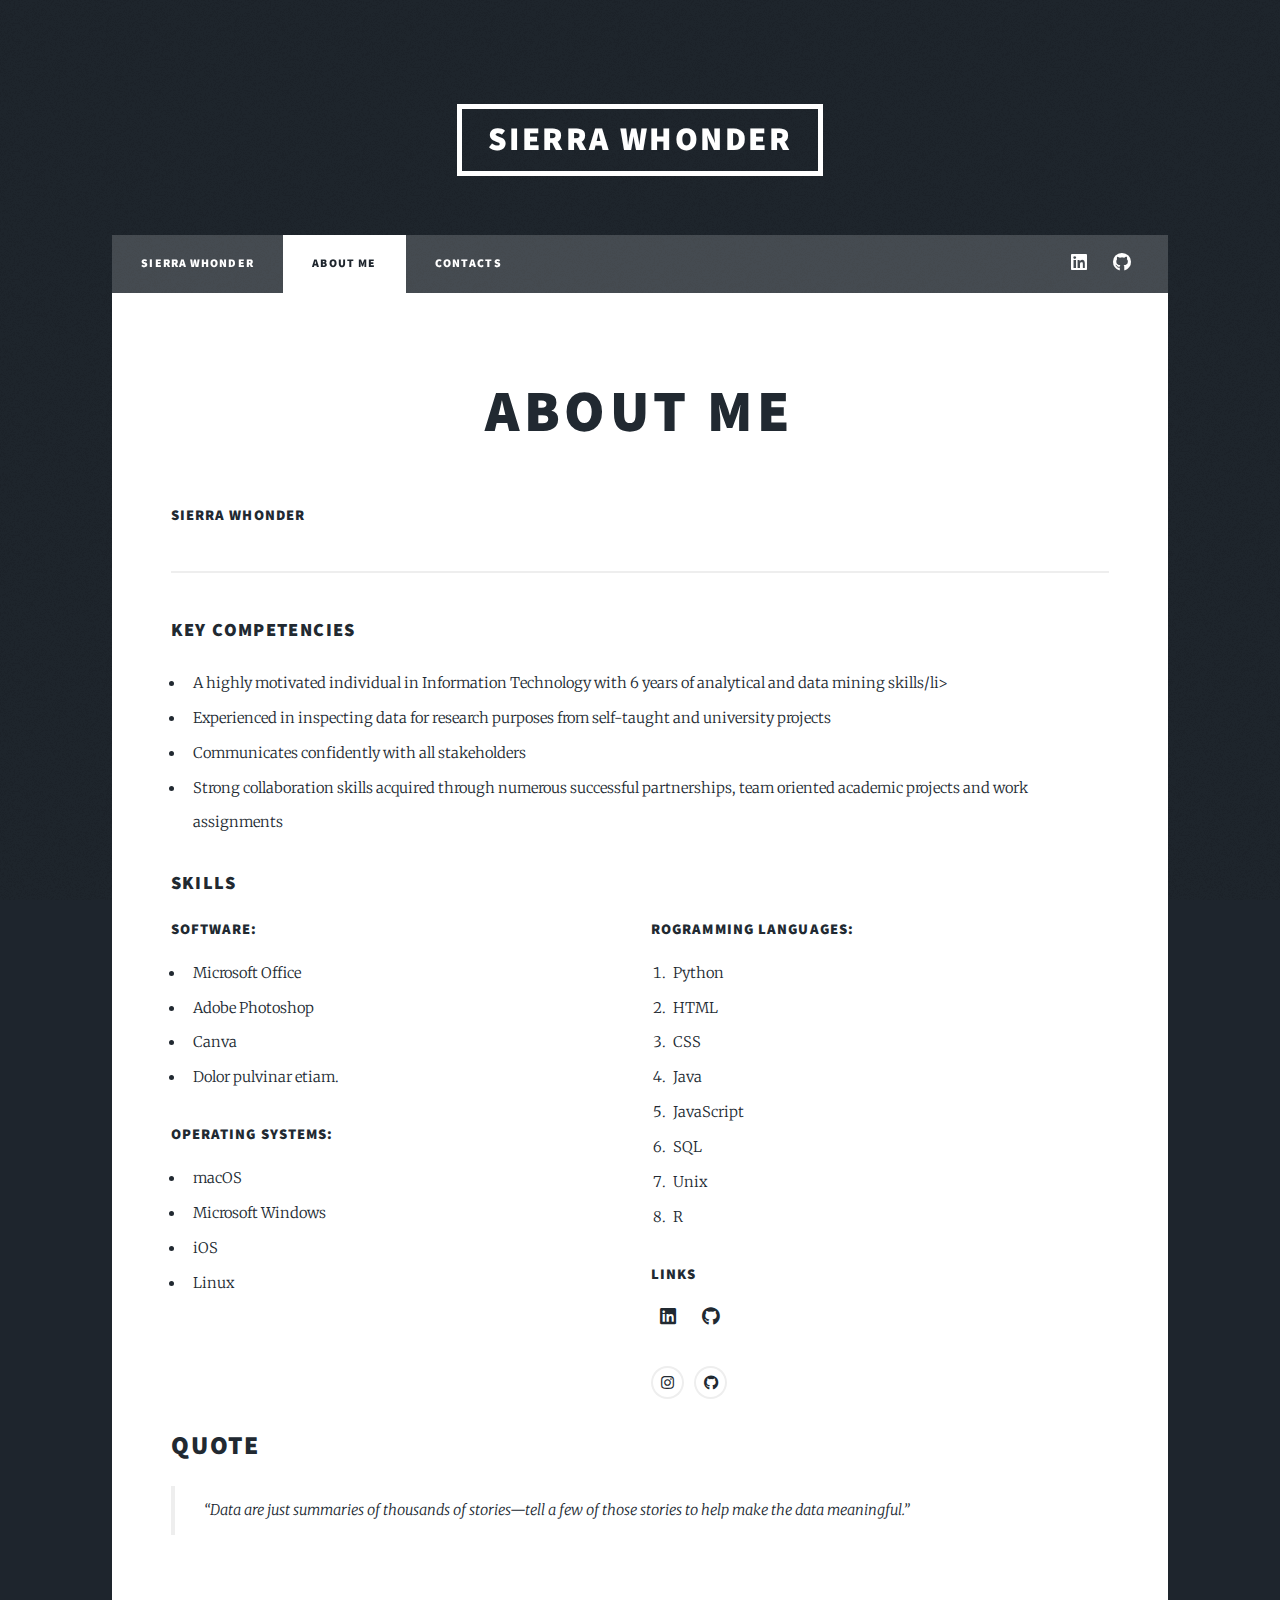
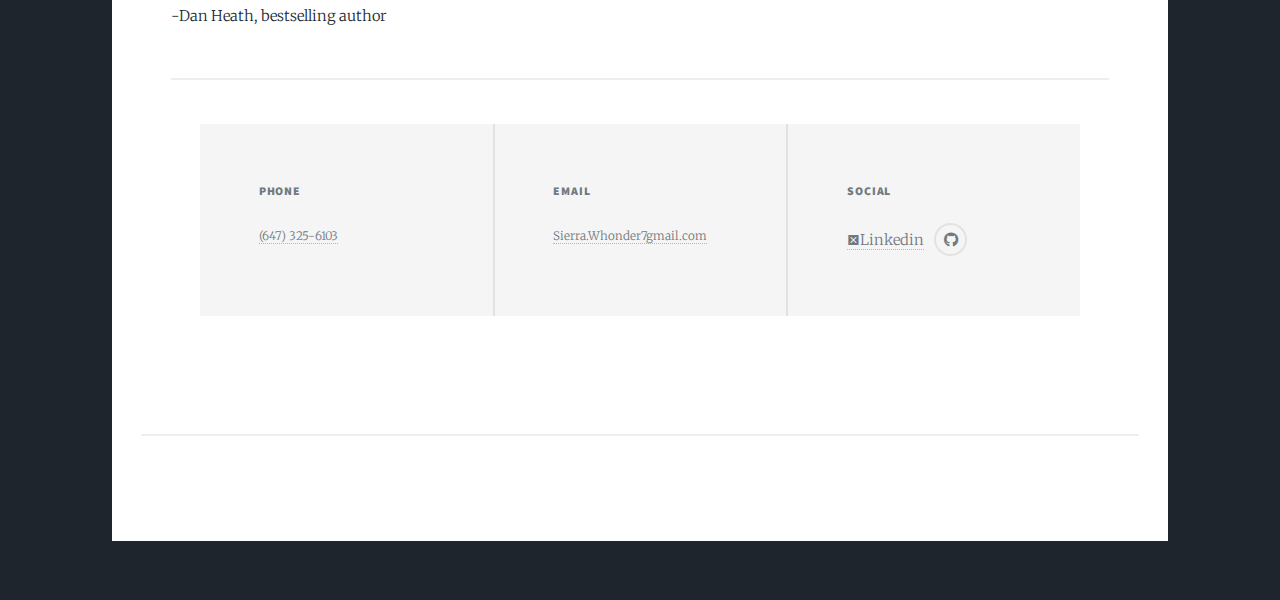
==== commit 5802c519: "Update elements.html" ====
--- a/elements.html
+++ b/elements.html
@@ -47,7 +47,7 @@
 								<!-- Image -->
 								
 								<h4>Sierra Whonder</h4>
-								<p><span class="image left"><img src="images/Me.jpg" alt="" /></span>Over the past 6 years, I have had the opportunity to attend the Toronto Metropolitan University, receiving my Bachelor of Commerce degree in Business Technology Management. During my time in univeristy I was able to work with various teams on many analytical projects. With this, I have gained tremendous experience in various areas, including being a team player, improving my skills in inspecting data, analytics and data mining; as well as enhancing my listening and communication skills with the interprofessional team. I had also had the privilege of improving my transferable skills such as time management, multitasking, and adaptability.</p>
+								<!--<p><span class="image left"><img src="images/Me.jpg" alt="" /></span>Over the past 6 years, I have had the opportunity to attend the Toronto Metropolitan University, receiving my Bachelor of Commerce degree in Business Technology Management. During my time in univeristy I was able to work with various teams on many analytical projects. With this, I have gained tremendous experience in various areas, including being a team player, improving my skills in inspecting data, analytics and data mining; as well as enhancing my listening and communication skills with the interprofessional team. I had also had the privilege of improving my transferable skills such as time management, multitasking, and adaptability.</p>-->
 								<!-- <p><span class="image right"><img src="images/pic09.jpg" alt="" /></span>Lorem ipsum dolor sit accumsan interdum nisi, quis tincidunt felis sagittis eget. tempus euismod. Vestibulum ante ipsum primis in faucibus vestibulum. Blandit adipiscing eu felis iaculis volutpat ac adipiscing accumsan eu faucibus. Integer ac pellentesque praesent tincidunt felis sagittis eget. tempus euismod. Vestibulum ante ipsum primis sagittis eget. tempus euismod. Vestibulum ante ipsum primis in faucibus vestibulum. Blandit adipiscing eu felis iaculis volutpat ac adipiscing accumsan eu faucibus. Integer ac pellentesque praesent tincidunt felis sagittis eget. tempus euismod. Vestibulum ante ipsum primis in faucibus vestibulum. Blandit adipiscing eu felis iaculis volutpat ac adipiscing accumsan eu faucibus. Integer ac pellentesque praesent. Vestibulum ante ipsum primis in faucibus magna blandit adipiscing eu felis iaculis.</p> -->
 
 								<hr />
@@ -342,4 +342,4 @@
 			<script src="assets/js/main.js"></script>
 
 	</body>
-</html>+</html>
